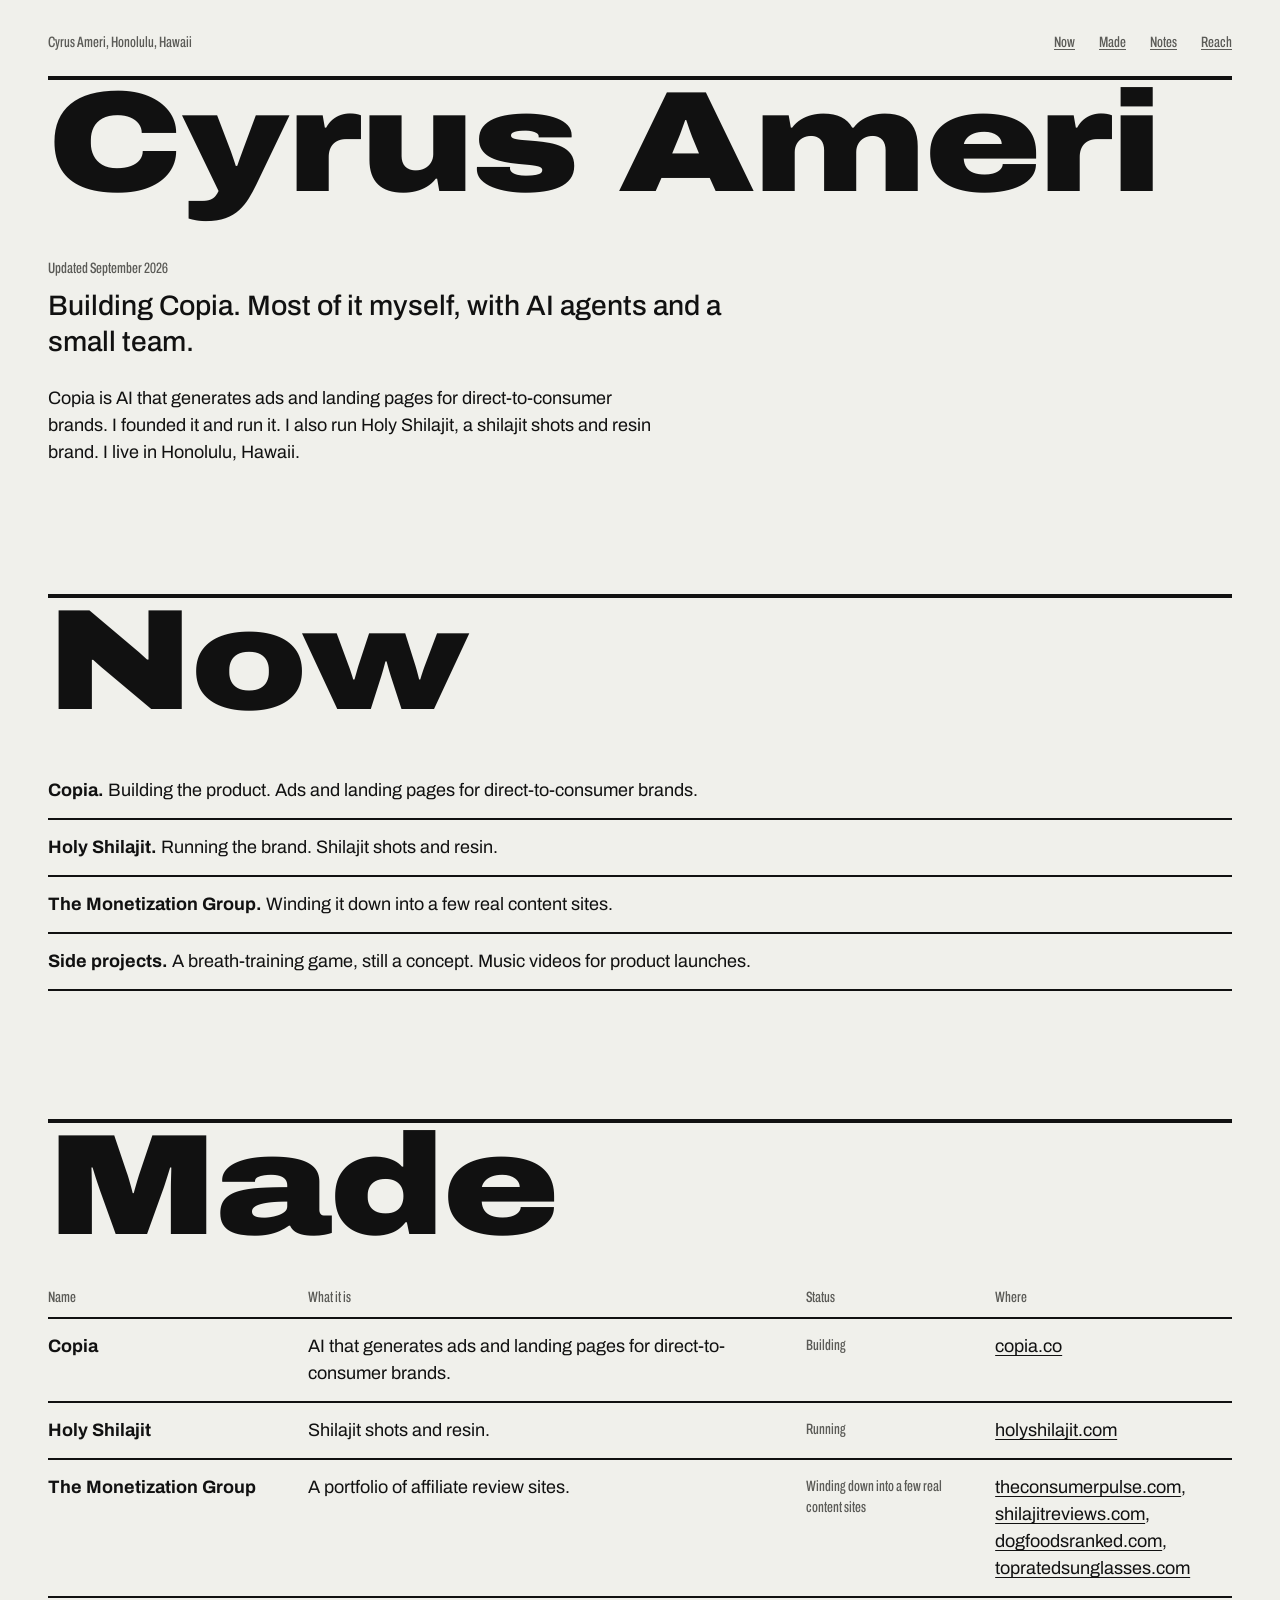
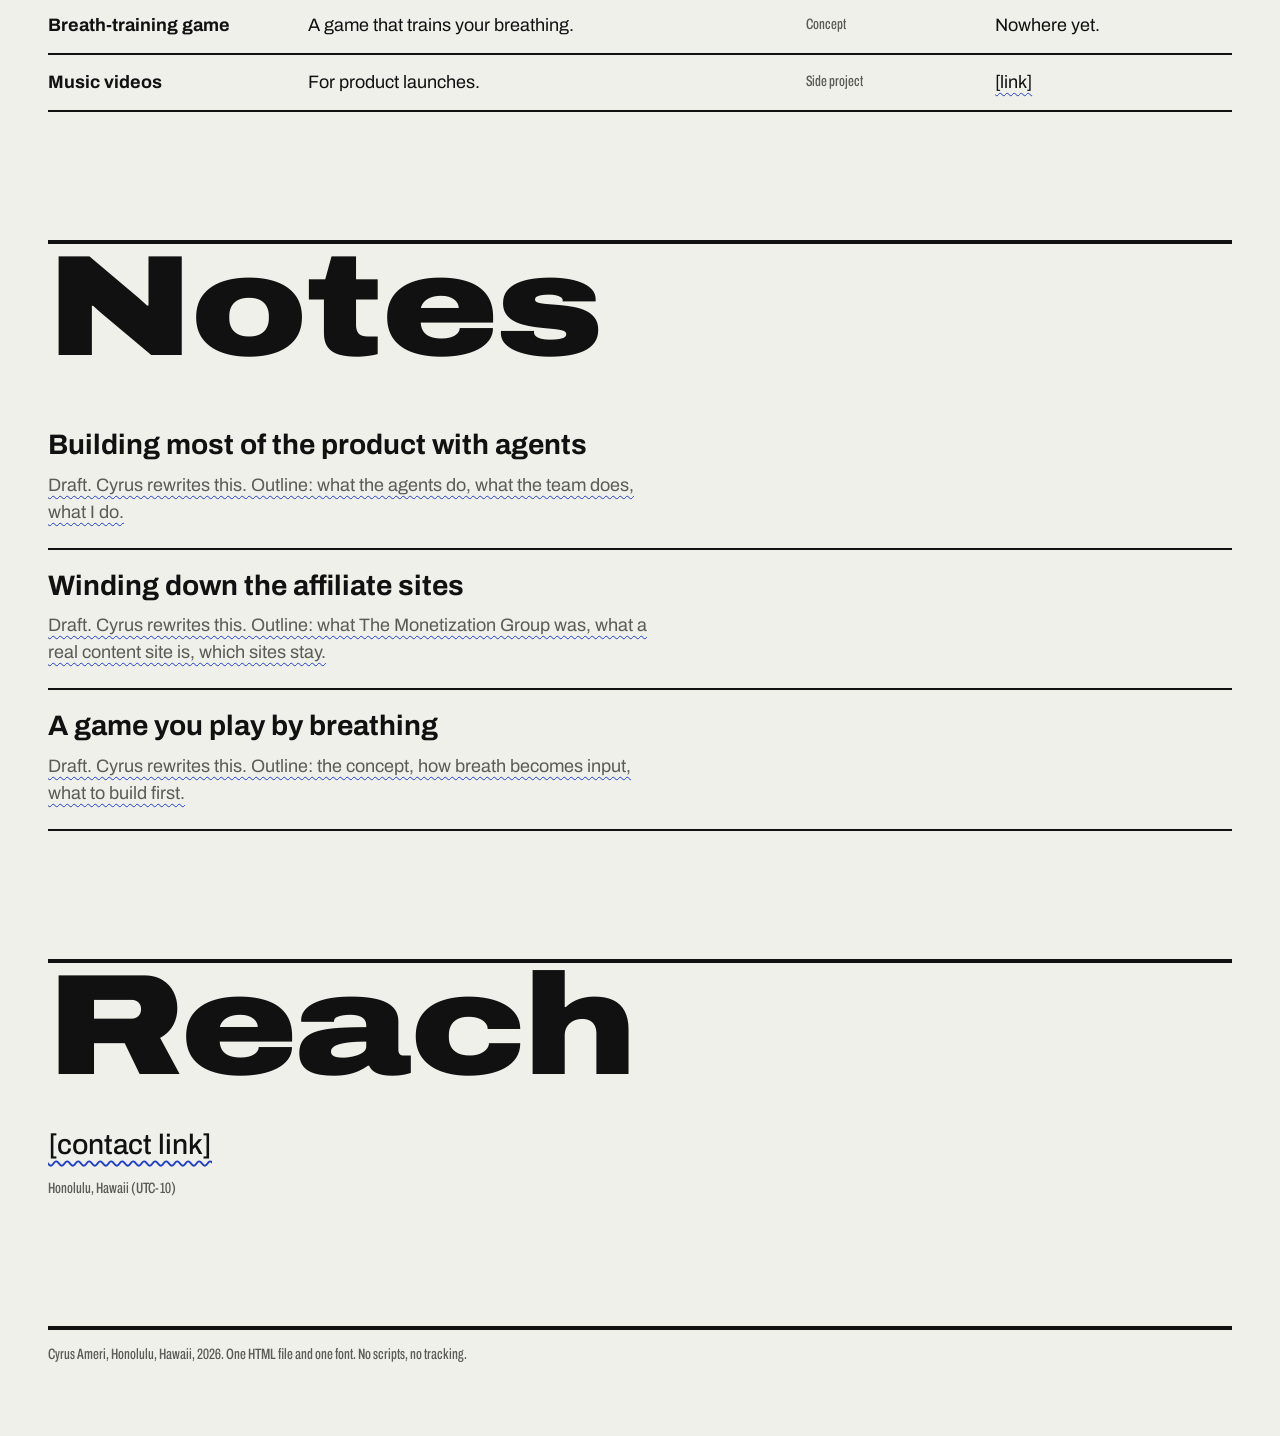
==== index.html @ 082d8e1d "cyrus.blog: Manifest concept, first build Co-Authored-By: Claude Fable 5.1 <noreply@anthropic.com>" ====
<!doctype html>
<html lang="en">
<head>
<meta charset="utf-8">
<meta name="viewport" content="width=device-width, initial-scale=1">
<title>Cyrus Ameri</title>
<meta name="description" content="Cyrus Ameri. Honolulu, Hawaii. Building Copia.">
<link rel="preconnect" href="https://fonts.googleapis.com">
<link rel="preconnect" href="https://fonts.gstatic.com" crossorigin>
<link href="https://fonts.googleapis.com/css2?family=Archivo:wdth,wght@62..125,100..900&display=swap" rel="stylesheet">
<!--
  Unfinished things carry class="todo" (the wavy blue underline).
  Replace the text, drop the class. To keep the page current, rewrite
  the one line under the name and the date above it.
-->
<style>
:root {
  --concrete: #F0F0EB;
  --carbon: #111111;
  --ash: #5B5B57;
  --pen: #1E40C8;
}

* { box-sizing: border-box; }

html {
  background: var(--concrete);
  -webkit-text-size-adjust: 100%;
  text-size-adjust: 100%;
  scroll-behavior: auto;
}
@media (prefers-reduced-motion: no-preference) {
  html { scroll-behavior: smooth; }
}

body {
  margin: 0;
  background: var(--concrete);
  color: var(--carbon);
  font-family: Archivo, "Helvetica Neue", Helvetica, Arial, sans-serif;
  font-synthesis: none;
  font-stretch: 100%;
  font-weight: 400;
  font-size: 17px;
  line-height: 1.5;
}
@media (min-width: 720px) {
  body { font-size: 18px; }
}

::selection {
  background: var(--pen);
  color: var(--concrete);
}

.sheet {
  max-width: 1440px;
  margin: 0;
  padding: 20px 16px 40px;
}
@media (min-width: 840px) {
  .sheet { padding: 32px 48px 72px; }
}

p, h1, h2, h3, ul, table { margin: 0; }
strong { font-weight: 700; }

/* The four cuts. 15 / 18 / 30 / 172. */

.meta {
  font-stretch: 62%;
  font-weight: 500;
  font-size: 15px;
  line-height: 1.35;
  color: var(--ash);
}

.lede {
  font-stretch: 100%;
  font-weight: 500;
  font-size: clamp(22px, 2.2vw, 30px);
  line-height: 1.3;
  max-width: 26em;
}

.body {
  max-width: 62ch;
}

.display {
  font-stretch: 125%;
  font-weight: 900;
  font-size: 21vw;
  font-size: min(21vw, 120px);
  line-height: 0.88;
  letter-spacing: -0.01em;
  text-wrap: balance;
}
@media (min-width: 840px) {
  .display {
    font-size: 11.2vw;
    font-size: min(11.2vw, 172px);
  }
}

/* Links. Hover is an instant invert. */

a {
  color: inherit;
  text-decoration: underline;
  text-decoration-thickness: 1px;
  text-underline-offset: 0.16em;
}
a:hover,
a:active {
  background: var(--carbon);
  color: var(--concrete);
  text-decoration: none;
}
a:focus-visible {
  background: var(--carbon);
  color: var(--concrete);
  text-decoration: none;
  outline: 3px solid var(--carbon);
  outline-offset: 3px;
}

/* The one mark for anything not written yet. */

.todo {
  text-decoration-line: underline;
  text-decoration-style: wavy;
  text-decoration-color: var(--pen);
  text-decoration-thickness: 0.07em;
  text-underline-offset: 0.2em;
  text-decoration-skip-ink: none;
}

/* Top line */

.topline {
  display: flex;
  flex-wrap: wrap;
  justify-content: space-between;
  column-gap: 32px;
  row-gap: 6px;
}
.topline nav {
  display: flex;
  flex-wrap: wrap;
  column-gap: 24px;
  row-gap: 6px;
}

/* Rules. Each big word hangs from one. */

.masthead,
section,
footer {
  border-top: 4px solid var(--carbon);
}
.masthead {
  margin-top: 24px;
}
section,
footer {
  margin-top: clamp(72px, 10vw, 144px);
  scroll-margin-top: 16px;
}
section > .display + * {
  margin-top: clamp(24px, 3vw, 40px);
}

/* Name block */

.stamp {
  margin-top: clamp(32px, 4vw, 56px);
}
.stamp + .lede {
  margin-top: 10px;
}
.who {
  margin-top: 24px;
}

/* Now */

.ledger {
  list-style: none;
  padding: 0;
}
.ledger li {
  padding: 14px 0;
  border-bottom: 2px solid var(--carbon);
}

/* Made */

.made {
  width: 100%;
  border-collapse: collapse;
  table-layout: fixed;
}
.made th,
.made td {
  text-align: left;
  vertical-align: top;
  border-bottom: 2px solid var(--carbon);
  padding: 14px 24px 14px 0;
}
.made th {
  font-stretch: 62%;
  font-weight: 500;
  font-size: 15px;
  line-height: 1.35;
  color: var(--ash);
  vertical-align: bottom;
  padding: 0 24px 10px 0;
}
.made th:last-child,
.made td:last-child {
  padding-right: 0;
}
.made .name {
  font-weight: 700;
}
.made .status {
  font-stretch: 62%;
  font-weight: 500;
  font-size: 15px;
  line-height: 1.35;
  color: var(--ash);
  padding-top: 16px;
}
.made .where {
  overflow-wrap: anywhere;
}

@media (max-width: 719.98px) {
  .made thead {
    position: absolute;
    width: 1px;
    height: 1px;
    margin: -1px;
    padding: 0;
    border: 0;
    overflow: hidden;
    clip: rect(0 0 0 0);
    clip-path: inset(50%);
    white-space: nowrap;
  }
  .made,
  .made tbody,
  .made tr,
  .made td {
    display: block;
  }
  .made tr {
    padding: 14px 0;
    border-bottom: 2px solid var(--carbon);
  }
  .made td {
    padding: 0;
    border: 0;
  }
  .made .status {
    padding-top: 6px;
  }
  .made .where {
    padding-top: 4px;
  }
}

/* Notes */

.note {
  padding: 18px 0 22px;
  border-bottom: 2px solid var(--carbon);
}
.note h3 {
  font-stretch: 100%;
  font-weight: 700;
  font-size: clamp(22px, 2.2vw, 30px);
  line-height: 1.3;
  max-width: 26em;
  text-wrap: balance;
}
.stub {
  margin-top: 8px;
  max-width: 62ch;
  color: var(--ash);
}

/* Reach */

.contact {
  overflow-wrap: anywhere;
}
.contact a {
  text-decoration-thickness: 3px;
  text-underline-offset: 0.12em;
}
.contact + .meta {
  margin-top: 14px;
}

/* Footer */

footer {
  padding-top: 14px;
}
</style>
</head>
<body>
<div class="sheet">

  <header class="topline meta">
    <p>Cyrus Ameri, Honolulu, Hawaii</p>
    <nav aria-label="Index">
      <a href="#now">Now</a>
      <a href="#made">Made</a>
      <a href="#notes">Notes</a>
      <a href="#reach">Reach</a>
    </nav>
  </header>

  <div class="masthead">
    <h1 class="display">Cyrus Ameri</h1>
    <p class="meta stamp">Updated September 2026</p>
    <p class="lede">Building Copia. Most of it myself, with AI agents and a small team.</p>
    <p class="body who">Copia is AI that generates ads and landing pages for direct-to-consumer brands. I founded it and run it. I also run Holy Shilajit, a shilajit shots and resin brand. I live in Honolulu, Hawaii.</p>
  </div>

  <section id="now" aria-labelledby="now-heading">
    <h2 class="display" id="now-heading">Now</h2>
    <ul class="ledger">
      <li><strong>Copia.</strong> Building the product. Ads and landing pages for direct-to-consumer brands.</li>
      <li><strong>Holy Shilajit.</strong> Running the brand. Shilajit shots and resin.</li>
      <li><strong>The Monetization Group.</strong> Winding it down into a few real content sites.</li>
      <li><strong>Side projects.</strong> A breath-training game, still a concept. Music videos for product launches.</li>
    </ul>
  </section>

  <section id="made" aria-labelledby="made-heading">
    <h2 class="display" id="made-heading">Made</h2>
    <table class="made" role="table" aria-labelledby="made-heading">
      <colgroup>
        <col style="width: 22%">
        <col style="width: 42%">
        <col style="width: 16%">
        <col style="width: 20%">
      </colgroup>
      <thead role="rowgroup">
        <tr role="row">
          <th role="columnheader" scope="col">Name</th>
          <th role="columnheader" scope="col">What it is</th>
          <th role="columnheader" scope="col">Status</th>
          <th role="columnheader" scope="col">Where</th>
        </tr>
      </thead>
      <tbody role="rowgroup">
        <tr role="row">
          <td role="cell" class="name">Copia</td>
          <td role="cell">AI that generates ads and landing pages for direct-to-consumer brands.</td>
          <td role="cell" class="status">Building</td>
          <td role="cell" class="where"><a href="https://copia.co">copia.co</a></td>
        </tr>
        <tr role="row">
          <td role="cell" class="name">Holy Shilajit</td>
          <td role="cell">Shilajit shots and resin.</td>
          <td role="cell" class="status">Running</td>
          <td role="cell" class="where"><a href="https://holyshilajit.com">holyshilajit.com</a></td>
        </tr>
        <tr role="row">
          <td role="cell" class="name">The Monetization Group</td>
          <td role="cell">A portfolio of affiliate review sites.</td>
          <td role="cell" class="status">Winding down into a few real content sites</td>
          <td role="cell" class="where"><a href="https://theconsumerpulse.com">theconsumerpulse.com</a>, <a href="https://shilajitreviews.com">shilajitreviews.com</a>, <a href="https://dogfoodsranked.com">dogfoodsranked.com</a>, <a href="https://topratedsunglasses.com">topratedsunglasses.com</a></td>
        </tr>
        <tr role="row">
          <td role="cell" class="name">Breath-training game</td>
          <td role="cell">A game that trains your breathing.</td>
          <td role="cell" class="status">Concept</td>
          <td role="cell" class="where">Nowhere yet.</td>
        </tr>
        <tr role="row">
          <td role="cell" class="name">Music videos</td>
          <td role="cell">For product launches.</td>
          <td role="cell" class="status">Side project</td>
          <td role="cell" class="where"><span class="todo">[link]</span></td>
        </tr>
      </tbody>
    </table>
  </section>

  <section id="notes" aria-labelledby="notes-heading">
    <h2 class="display" id="notes-heading">Notes</h2>
    <article class="note">
      <h3>Building most of the product with agents</h3>
      <p class="stub todo">Draft. Cyrus rewrites this. Outline: what the agents do, what the team does, what I do.</p>
    </article>
    <article class="note">
      <h3>Winding down the affiliate sites</h3>
      <p class="stub todo">Draft. Cyrus rewrites this. Outline: what The Monetization Group was, what a real content site is, which sites stay.</p>
    </article>
    <article class="note">
      <h3>A game you play by breathing</h3>
      <p class="stub todo">Draft. Cyrus rewrites this. Outline: the concept, how breath becomes input, what to build first.</p>
    </article>
  </section>

  <section id="reach" aria-labelledby="reach-heading">
    <h2 class="display" id="reach-heading">Reach</h2>
    <p class="lede contact"><span class="todo">[contact link]</span></p>
    <p class="meta">Honolulu, Hawaii (UTC-10)</p>
  </section>

  <footer class="meta">
    <p>Cyrus Ameri, Honolulu, Hawaii, 2026. One HTML file and one font. No scripts, no tracking.</p>
  </footer>

</div>
</body>
</html>
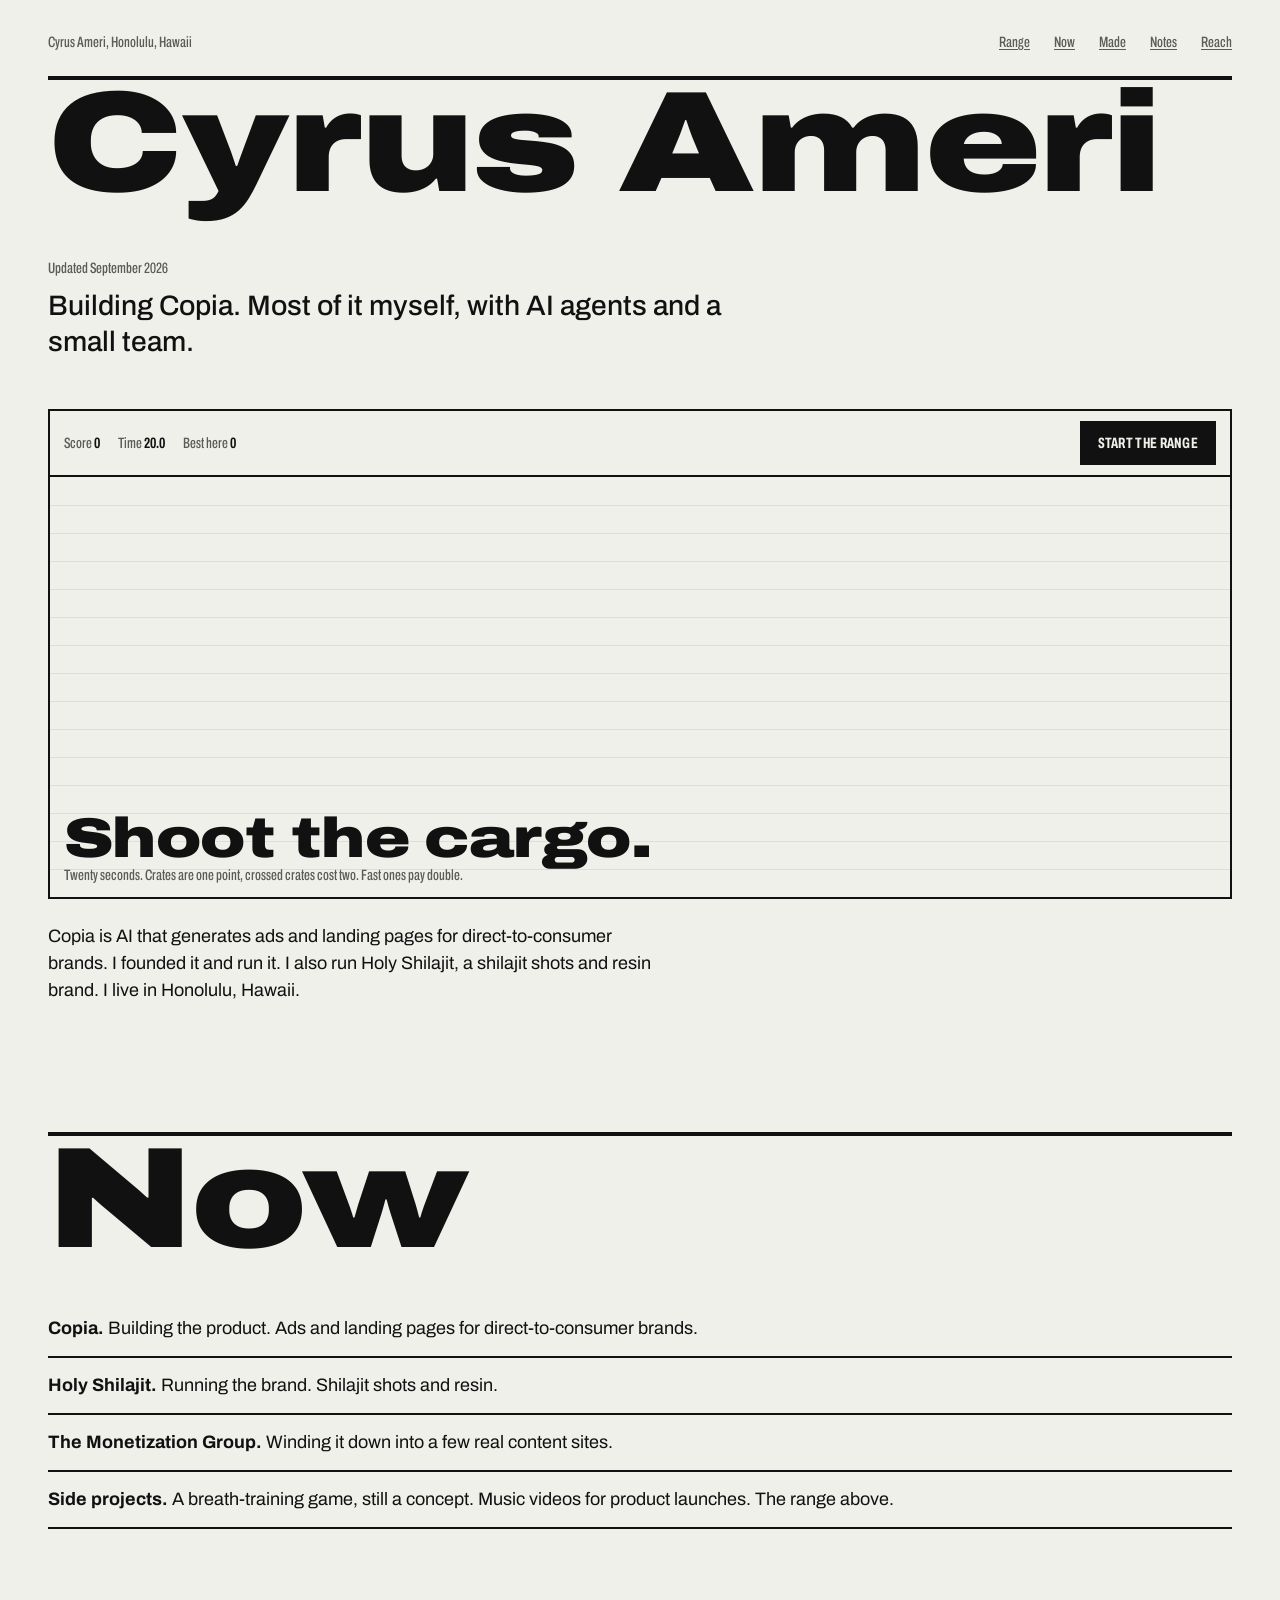
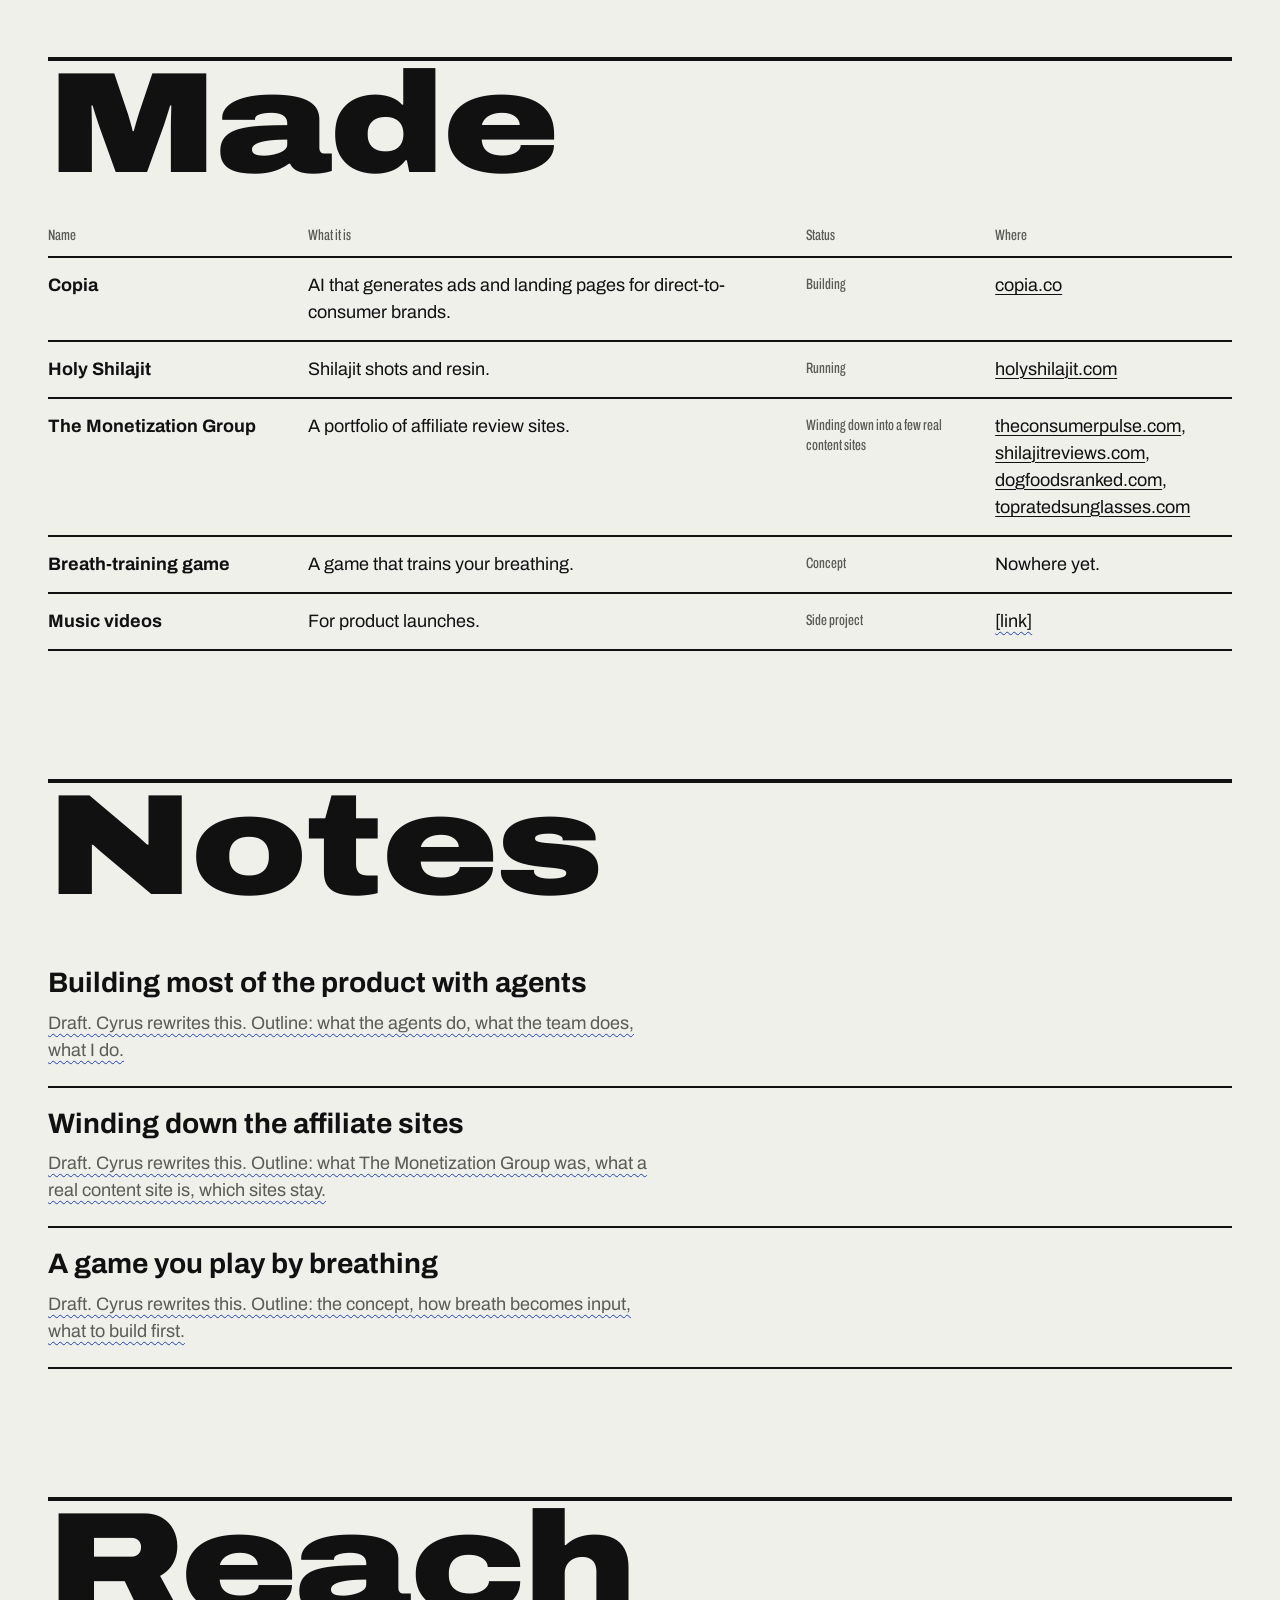
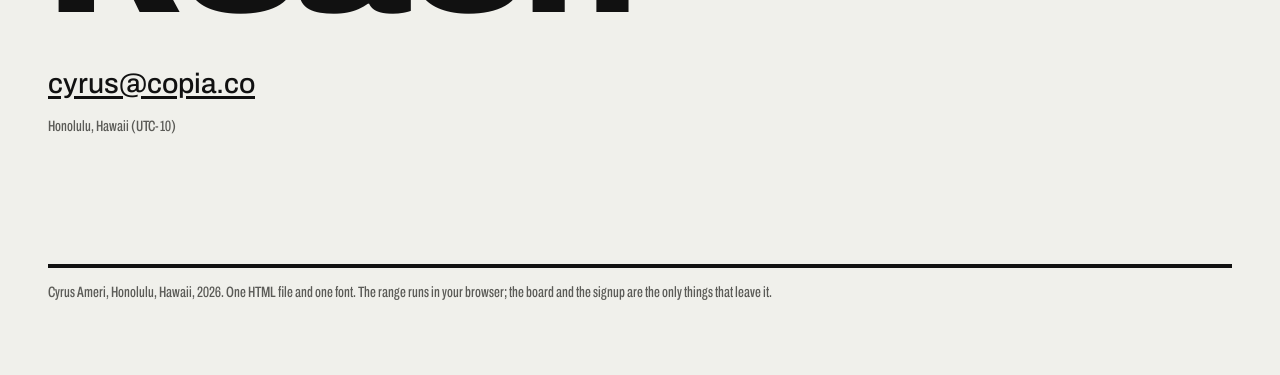
==== commit da8db076: "The range: a 20-second cargo-shooting game in the hero, with a board and a monthly-email signup Canv" ====
--- a/index.html
+++ b/index.html
@@ -4,14 +4,14 @@
 <meta charset="utf-8">
 <meta name="viewport" content="width=device-width, initial-scale=1">
 <title>Cyrus Ameri</title>
-<meta name="description" content="Cyrus Ameri. Honolulu, Hawaii. Building Copia.">
+<meta name="description" content="Cyrus Ameri. Honolulu, Hawaii. Building Copia. Shoot the cargo, make the board.">
 <link rel="preconnect" href="https://fonts.googleapis.com">
 <link rel="preconnect" href="https://fonts.gstatic.com" crossorigin>
 <link href="https://fonts.googleapis.com/css2?family=Archivo:wdth,wght@62..125,100..900&display=swap" rel="stylesheet">
 <!--
   Unfinished things carry class="todo" (the wavy blue underline).
-  Replace the text, drop the class. To keep the page current, rewrite
-  the one line under the name and the date above it.
+  The range (the game in the hero) needs no server. The board and the monthly-email signup
+  post to the endpoints in CONFIG below; with both empty they fall back to this browser only.
 -->
 <style>
 :root {
@@ -62,7 +62,7 @@
   .sheet { padding: 32px 48px 72px; }
 }
 
-p, h1, h2, h3, ul, table { margin: 0; }
+p, h1, h2, h3, ul, ol, table { margin: 0; }
 strong { font-weight: 700; }
 
 /* The four cuts. 15 / 18 / 30 / 172. */
@@ -83,9 +83,7 @@
   max-width: 26em;
 }
 
-.body {
-  max-width: 62ch;
-}
+.body { max-width: 62ch; }
 
 .display {
   font-stretch: 125%;
@@ -111,16 +109,12 @@
   text-decoration-thickness: 1px;
   text-underline-offset: 0.16em;
 }
-a:hover,
-a:active {
+a:hover, a:active {
   background: var(--carbon);
   color: var(--concrete);
   text-decoration: none;
 }
-a:focus-visible {
-  background: var(--carbon);
-  color: var(--concrete);
-  text-decoration: none;
+a:focus-visible, button:focus-visible, input:focus-visible {
   outline: 3px solid var(--carbon);
   outline-offset: 3px;
 }
@@ -136,6 +130,43 @@
   text-decoration-skip-ink: none;
 }
 
+/* Buttons and inputs are set like the rest of the sheet: no radius, no shadow. */
+
+button, .btn {
+  font: inherit;
+  font-stretch: 62%;
+  font-weight: 700;
+  font-size: 15px;
+  letter-spacing: 0.02em;
+  text-transform: uppercase;
+  color: var(--concrete);
+  background: var(--carbon);
+  border: 2px solid var(--carbon);
+  padding: 10px 16px;
+  cursor: pointer;
+}
+button.quiet {
+  color: var(--carbon);
+  background: transparent;
+}
+button:hover { background: var(--pen); border-color: var(--pen); color: var(--concrete); }
+button:disabled { opacity: 0.4; cursor: default; }
+
+input {
+  font: inherit;
+  font-size: 17px;
+  color: var(--carbon);
+  background: var(--concrete);
+  border: 0;
+  border-bottom: 2px solid var(--carbon);
+  padding: 8px 0;
+  width: 100%;
+  border-radius: 0;
+}
+input::placeholder { color: var(--ash); }
+label { display: block; }
+label .meta { display: block; margin-bottom: 2px; }
+
 /* Top line */
 
 .topline {
@@ -154,16 +185,11 @@
 
 /* Rules. Each big word hangs from one. */
 
-.masthead,
-section,
-footer {
+.masthead, section, footer {
   border-top: 4px solid var(--carbon);
 }
-.masthead {
-  margin-top: 24px;
-}
-section,
-footer {
+.masthead { margin-top: 24px; }
+section, footer {
   margin-top: clamp(72px, 10vw, 144px);
   scroll-margin-top: 16px;
 }
@@ -173,36 +199,107 @@
 
 /* Name block */
 
-.stamp {
-  margin-top: clamp(32px, 4vw, 56px);
-}
-.stamp + .lede {
-  margin-top: 10px;
-}
-.who {
-  margin-top: 24px;
-}
+.stamp { margin-top: clamp(32px, 4vw, 56px); }
+.stamp + .lede { margin-top: 10px; }
+.who { margin-top: 24px; }
+
+/* The range: a strip of the sheet where cargo drifts past. Click it. */
+
+.range {
+  margin-top: clamp(28px, 4vw, 48px);
+  border: 2px solid var(--carbon);
+  position: relative;
+}
+.range-bar {
+  display: flex;
+  flex-wrap: wrap;
+  align-items: center;
+  justify-content: space-between;
+  gap: 10px 20px;
+  padding: 10px 14px;
+  border-bottom: 2px solid var(--carbon);
+}
+.range-bar .readout {
+  display: flex;
+  gap: 18px;
+  font-variant-numeric: tabular-nums;
+}
+.range-bar .readout b { color: var(--carbon); font-weight: 700; }
+.field-wrap { position: relative; background: var(--concrete); }
+#field {
+  display: block;
+  width: 100%;
+  height: clamp(240px, 42vw, 420px);
+  cursor: crosshair;
+  touch-action: manipulation;
+  user-select: none;
+  -webkit-user-select: none;
+}
+.field-note {
+  position: absolute;
+  left: 14px;
+  bottom: 12px;
+  pointer-events: none;
+}
+.field-note .display-sm {
+  font-stretch: 125%;
+  font-weight: 900;
+  font-size: clamp(28px, 5vw, 56px);
+  line-height: 0.95;
+  letter-spacing: -0.01em;
+}
+
+/* After the round: the sheet folds over the field. */
+
+.fold {
+  position: absolute;
+  inset: 0;
+  background: var(--concrete);
+  padding: 18px 16px;
+  overflow: auto;
+  display: grid;
+  grid-template-columns: 1fr;
+  gap: 18px 36px;
+  align-content: start;
+}
+@media (min-width: 840px) {
+  .fold { grid-template-columns: 1.1fr 1fr; padding: 22px 24px; }
+}
+.fold[hidden] { display: none; }
+.fold .score-line { font-stretch: 125%; font-weight: 900; font-size: clamp(34px, 6vw, 72px); line-height: 0.95; }
+.fold form { display: grid; gap: 12px; max-width: 34em; }
+.fold .offer { max-width: 40ch; }
+.fold .actions { display: flex; gap: 10px; flex-wrap: wrap; align-items: center; }
+.fold .done { font-weight: 500; }
+
+/* Board */
+
+.board { list-style: none; padding: 0; counter-reset: rank; }
+.board li {
+  display: grid;
+  grid-template-columns: 2.2em 1fr auto;
+  gap: 12px;
+  padding: 8px 0;
+  border-bottom: 2px solid var(--carbon);
+  font-variant-numeric: tabular-nums;
+  align-items: baseline;
+}
+.board li::before { counter-increment: rank; content: counter(rank); color: var(--ash); font-stretch: 62%; font-weight: 500; }
+.board li.you { color: var(--pen); }
+.board .name { overflow: hidden; text-overflow: ellipsis; white-space: nowrap; }
+.board .pts { font-weight: 700; }
+.board-wrap { margin-top: 18px; }
+.board-wrap .meta { margin-bottom: 6px; }
 
 /* Now */
 
-.ledger {
-  list-style: none;
-  padding: 0;
-}
-.ledger li {
-  padding: 14px 0;
-  border-bottom: 2px solid var(--carbon);
-}
+.ledger { list-style: none; padding: 0; }
+.ledger li { padding: 14px 0; border-bottom: 2px solid var(--carbon); }
 
 /* Made */
 
-.made {
-  width: 100%;
-  border-collapse: collapse;
-  table-layout: fixed;
-}
-.made th,
-.made td {
+.made { width: 100%; border-collapse: collapse; table-layout: fixed; }
+.made th, .made td {
   text-align: left;
   vertical-align: top;
   border-bottom: 2px solid var(--carbon);
@@ -217,13 +314,8 @@
   vertical-align: bottom;
   padding: 0 24px 10px 0;
 }
-.made th:last-child,
-.made td:last-child {
-  padding-right: 0;
-}
-.made .name {
-  font-weight: 700;
-}
+.made th:last-child, .made td:last-child { padding-right: 0; }
+.made .name { font-weight: 700; }
 .made .status {
   font-stretch: 62%;
   font-weight: 500;
@@ -232,51 +324,23 @@
   color: var(--ash);
   padding-top: 16px;
 }
-.made .where {
-  overflow-wrap: anywhere;
-}
+.made .where { overflow-wrap: anywhere; }
 
 @media (max-width: 719.98px) {
   .made thead {
-    position: absolute;
-    width: 1px;
-    height: 1px;
-    margin: -1px;
-    padding: 0;
-    border: 0;
-    overflow: hidden;
-    clip: rect(0 0 0 0);
-    clip-path: inset(50%);
-    white-space: nowrap;
-  }
-  .made,
-  .made tbody,
-  .made tr,
-  .made td {
-    display: block;
-  }
-  .made tr {
-    padding: 14px 0;
-    border-bottom: 2px solid var(--carbon);
-  }
-  .made td {
-    padding: 0;
-    border: 0;
-  }
-  .made .status {
-    padding-top: 6px;
-  }
-  .made .where {
-    padding-top: 4px;
-  }
+    position: absolute; width: 1px; height: 1px; margin: -1px; padding: 0; border: 0;
+    overflow: hidden; clip: rect(0 0 0 0); clip-path: inset(50%); white-space: nowrap;
+  }
+  .made, .made tbody, .made tr, .made td { display: block; }
+  .made tr { padding: 14px 0; border-bottom: 2px solid var(--carbon); }
+  .made td { padding: 0; border: 0; }
+  .made .status { padding-top: 6px; }
+  .made .where { padding-top: 4px; }
 }
 
 /* Notes */
 
-.note {
-  padding: 18px 0 22px;
-  border-bottom: 2px solid var(--carbon);
-}
+.note { padding: 18px 0 22px; border-bottom: 2px solid var(--carbon); }
 .note h3 {
   font-stretch: 100%;
   font-weight: 700;
@@ -285,30 +349,15 @@
   max-width: 26em;
   text-wrap: balance;
 }
-.stub {
-  margin-top: 8px;
-  max-width: 62ch;
-  color: var(--ash);
-}
+.stub { margin-top: 8px; max-width: 62ch; color: var(--ash); }
 
 /* Reach */
 
-.contact {
-  overflow-wrap: anywhere;
-}
-.contact a {
-  text-decoration-thickness: 3px;
-  text-underline-offset: 0.12em;
-}
-.contact + .meta {
-  margin-top: 14px;
-}
-
-/* Footer */
-
-footer {
-  padding-top: 14px;
-}
+.contact { overflow-wrap: anywhere; }
+.contact a { text-decoration-thickness: 3px; text-underline-offset: 0.12em; }
+.contact + .meta { margin-top: 14px; }
+
+footer { padding-top: 14px; }
 </style>
 </head>
 <body>
@@ -317,6 +366,7 @@
   <header class="topline meta">
     <p>Cyrus Ameri, Honolulu, Hawaii</p>
     <nav aria-label="Index">
+      <a href="#range">Range</a>
       <a href="#now">Now</a>
       <a href="#made">Made</a>
       <a href="#notes">Notes</a>
@@ -328,6 +378,53 @@
     <h1 class="display">Cyrus Ameri</h1>
     <p class="meta stamp">Updated September 2026</p>
     <p class="lede">Building Copia. Most of it myself, with AI agents and a small team.</p>
+
+    <div class="range" id="range" aria-label="The range: a twenty-second shooting game">
+      <div class="range-bar meta">
+        <div class="readout" aria-live="polite">
+          <span>Score <b id="score">0</b></span>
+          <span>Time <b id="clock">20.0</b></span>
+          <span>Best here <b id="best">0</b></span>
+        </div>
+        <button id="start" type="button">Start the range</button>
+      </div>
+      <div class="field-wrap">
+        <canvas id="field" aria-label="Cargo drifts across the field. Click or tap it before it leaves. Crossed-out cargo costs points."></canvas>
+        <div class="field-note" id="fieldNote">
+          <p class="display-sm">Shoot the cargo.</p>
+          <p class="meta">Twenty seconds. Crates are one point, crossed crates cost two. Fast ones pay double.</p>
+        </div>
+        <div class="fold" id="fold" hidden>
+          <div>
+            <p class="meta">Range closed</p>
+            <p class="score-line"><span id="finalScore">0</span> points</p>
+            <p class="meta" id="rankLine"></p>
+            <form id="signup" novalidate>
+              <p class="offer body">Put your name on the board. You'll get one email a month from me: the best insights and indulgences from what I'm building. Sent from cyrus@copia.co, unsubscribe any time.</p>
+              <label><span class="meta">Username (goes on the board)</span><input name="username" maxlength="16" autocomplete="nickname" required placeholder="handle"></label>
+              <label><span class="meta">Real name</span><input name="realname" maxlength="60" autocomplete="name" placeholder="optional"></label>
+              <label><span class="meta">Email</span><input name="email" type="email" autocomplete="email" required placeholder="you@example.com"></label>
+              <div class="actions">
+                <button type="submit" id="submitBtn">Add me to the board</button>
+                <button type="button" class="quiet" id="again">Shoot again</button>
+                <span class="meta" id="formNote"></span>
+              </div>
+            </form>
+            <p class="done" id="done" hidden></p>
+          </div>
+          <div class="board-wrap">
+            <p class="meta" id="boardTitle">Board</p>
+            <ol class="board" id="board"></ol>
+          </div>
+        </div>
+      </div>
+    </div>
+
+    <div class="board-wrap" id="restBoardWrap" hidden>
+      <p class="meta">Board, top ten</p>
+      <ol class="board" id="restBoard"></ol>
+    </div>
+
     <p class="body who">Copia is AI that generates ads and landing pages for direct-to-consumer brands. I founded it and run it. I also run Holy Shilajit, a shilajit shots and resin brand. I live in Honolulu, Hawaii.</p>
   </div>
 
@@ -337,7 +434,7 @@
       <li><strong>Copia.</strong> Building the product. Ads and landing pages for direct-to-consumer brands.</li>
       <li><strong>Holy Shilajit.</strong> Running the brand. Shilajit shots and resin.</li>
       <li><strong>The Monetization Group.</strong> Winding it down into a few real content sites.</li>
-      <li><strong>Side projects.</strong> A breath-training game, still a concept. Music videos for product launches.</li>
+      <li><strong>Side projects.</strong> A breath-training game, still a concept. Music videos for product launches. The range above.</li>
     </ul>
   </section>
 
@@ -411,14 +508,212 @@
 
   <section id="reach" aria-labelledby="reach-heading">
     <h2 class="display" id="reach-heading">Reach</h2>
-    <p class="lede contact"><span class="todo">[contact link]</span></p>
+    <p class="lede contact"><a href="mailto:cyrus@copia.co">cyrus@copia.co</a></p>
     <p class="meta">Honolulu, Hawaii (UTC-10)</p>
   </section>
 
   <footer class="meta">
-    <p>Cyrus Ameri, Honolulu, Hawaii, 2026. One HTML file and one font. No scripts, no tracking.</p>
+    <p>Cyrus Ameri, Honolulu, Hawaii, 2026. One HTML file and one font. The range runs in your browser; the board and the signup are the only things that leave it.</p>
   </footer>
 
 </div>
+
+<script>
+(function () {
+  // Endpoints. Empty strings keep everything in this browser.
+  var CONFIG = {
+    hubspotPortal: '',      // e.g. '246671297'
+    hubspotFormId: '',      // form GUID
+    hubspotRegion: 'na2',   // submit host: api-<region>.hsforms.com
+    boardUrl: '',           // JSON: [{username, score}] sorted desc, or a PostgREST endpoint
+    boardKey: ''            // apikey header for the board endpoint, if any
+  };
+
+  var ROUND = 20;
+  var canvas = document.getElementById('field');
+  var ctx = canvas.getContext('2d');
+  var scoreEl = document.getElementById('score'), clockEl = document.getElementById('clock'), bestEl = document.getElementById('best');
+  var startBtn = document.getElementById('start'), note = document.getElementById('fieldNote'), fold = document.getElementById('fold');
+  var finalEl = document.getElementById('finalScore'), rankLine = document.getElementById('rankLine');
+  var form = document.getElementById('signup'), formNote = document.getElementById('formNote'), done = document.getElementById('done'), again = document.getElementById('again'), submitBtn = document.getElementById('submitBtn');
+  var boardEl = document.getElementById('board'), boardTitle = document.getElementById('boardTitle'), restBoard = document.getElementById('restBoard'), restWrap = document.getElementById('restBoardWrap');
+  var reduce = window.matchMedia && window.matchMedia('(prefers-reduced-motion: reduce)').matches;
+
+  var state = { running: false, score: 0, t0: 0, left: ROUND, crates: [], hits: [], lastSpawn: 0, w: 0, h: 0, dpr: 1, raf: 0 };
+  var colors = { ink: '#111111', ground: '#F0F0EB', ash: '#5B5B57', pen: '#1E40C8' };
+
+  function size() {
+    var r = canvas.getBoundingClientRect();
+    state.dpr = Math.min(window.devicePixelRatio || 1, 2);
+    state.w = Math.max(1, Math.round(r.width)); state.h = Math.max(1, Math.round(r.height));
+    canvas.width = state.w * state.dpr; canvas.height = state.h * state.dpr;
+    ctx.setTransform(state.dpr, 0, 0, state.dpr, 0, 0);
+    draw();
+  }
+  window.addEventListener('resize', size);
+
+  function local() { try { return JSON.parse(localStorage.getItem('range-board') || '[]'); } catch (e) { return []; } }
+  function saveLocal(list) { try { localStorage.setItem('range-board', JSON.stringify(list.slice(0, 50))); } catch (e) {} }
+  function best() { return local().reduce(function (m, e) { return Math.max(m, e.score || 0); }, 0); }
+
+  function spawn(now) {
+    var fast = Math.random() < 0.22, decoy = !fast && Math.random() < 0.25;
+    var s = fast ? 16 + Math.random() * 8 : 26 + Math.random() * 22;
+    var speed = (fast ? 260 : 110 + Math.random() * 90) * (reduce ? 0.6 : 1);
+    var dir = Math.random() < 0.5 ? 1 : -1;
+    state.crates.push({ x: dir === 1 ? -s : state.w + s, y: 24 + Math.random() * (state.h - s - 60), s: s, vx: speed * dir, vy: (Math.random() - 0.5) * 30, fast: fast, decoy: decoy, born: now });
+  }
+
+  function step(now) {
+    if (!state.running) return;
+    var dt = Math.min(0.05, (now - state.last) / 1000); state.last = now;
+    state.left = Math.max(0, ROUND - (now - state.t0) / 1000);
+    clockEl.textContent = state.left.toFixed(1);
+    var interval = 520 - Math.min(300, (ROUND - state.left) * 14);
+    if (now - state.lastSpawn > interval && state.crates.length < 9) { spawn(now); state.lastSpawn = now; }
+    state.crates.forEach(function (c) { c.x += c.vx * dt; c.y += c.vy * dt; });
+    state.crates = state.crates.filter(function (c) { return c.x > -80 && c.x < state.w + 80; });
+    state.hits = state.hits.filter(function (h) { return now - h.t < 350; });
+    draw(now);
+    if (state.left <= 0) { end(); return; }
+    state.raf = requestAnimationFrame(step);
+  }
+
+  function draw(now) {
+    now = now || 0;
+    ctx.clearRect(0, 0, state.w, state.h);
+    // faint manifest rules across the field
+    ctx.strokeStyle = 'rgba(17,17,17,0.08)'; ctx.lineWidth = 1;
+    for (var y = 28; y < state.h; y += 28) { ctx.beginPath(); ctx.moveTo(0, y + 0.5); ctx.lineTo(state.w, y + 0.5); ctx.stroke(); }
+    state.crates.forEach(function (c) {
+      ctx.fillStyle = c.fast ? colors.pen : colors.ink;
+      ctx.fillRect(c.x - c.s / 2, c.y - c.s / 2, c.s, c.s);
+      if (c.decoy) {
+        ctx.strokeStyle = colors.ground; ctx.lineWidth = 3;
+        ctx.beginPath(); ctx.moveTo(c.x - c.s / 2 + 5, c.y - c.s / 2 + 5); ctx.lineTo(c.x + c.s / 2 - 5, c.y + c.s / 2 - 5);
+        ctx.moveTo(c.x + c.s / 2 - 5, c.y - c.s / 2 + 5); ctx.lineTo(c.x - c.s / 2 + 5, c.y + c.s / 2 - 5); ctx.stroke();
+      }
+    });
+    state.hits.forEach(function (h) {
+      var a = 1 - (now - h.t) / 350;
+      ctx.strokeStyle = h.bad ? 'rgba(91,91,87,' + a + ')' : 'rgba(30,64,200,' + a + ')'; ctx.lineWidth = 2;
+      var r = 10 + (1 - a) * 26;
+      ctx.beginPath(); ctx.arc(h.x, h.y, r, 0, Math.PI * 2); ctx.stroke();
+      ctx.fillStyle = h.bad ? colors.ash : colors.pen; ctx.font = '700 15px Archivo, Helvetica, Arial, sans-serif'; ctx.fillText(h.label, h.x + r + 4, h.y - 4);
+    });
+  }
+
+  function shoot(ev) {
+    if (!state.running) return;
+    ev.preventDefault();
+    var r = canvas.getBoundingClientRect();
+    var p = ev.touches ? ev.touches[0] : ev;
+    var x = p.clientX - r.left, y = p.clientY - r.top, now = performance.now();
+    for (var i = state.crates.length - 1; i >= 0; i--) {
+      var c = state.crates[i], pad = 6;
+      if (x >= c.x - c.s / 2 - pad && x <= c.x + c.s / 2 + pad && y >= c.y - c.s / 2 - pad && y <= c.y + c.s / 2 + pad) {
+        var delta = c.decoy ? -2 : (c.fast ? 2 : 1);
+        state.score = Math.max(0, state.score + delta);
+        state.hits.push({ x: x, y: y, t: now, bad: c.decoy, label: (delta > 0 ? '+' : '') + delta });
+        state.crates.splice(i, 1);
+        scoreEl.textContent = state.score;
+        return;
+      }
+    }
+    state.hits.push({ x: x, y: y, t: now, bad: true, label: '' });
+  }
+  canvas.addEventListener('mousedown', shoot);
+  canvas.addEventListener('touchstart', shoot, { passive: false });
+
+  function start() {
+    fold.hidden = true; note.hidden = true; done.hidden = true; form.hidden = false; formNote.textContent = '';
+    state.running = true; state.score = 0; state.crates = []; state.hits = []; state.t0 = performance.now(); state.last = state.t0; state.lastSpawn = 0; state.left = ROUND;
+    scoreEl.textContent = '0'; clockEl.textContent = ROUND.toFixed(1); startBtn.disabled = true; startBtn.textContent = 'Live';
+    size(); state.raf = requestAnimationFrame(step);
+  }
+  startBtn.addEventListener('click', start);
+  again.addEventListener('click', start);
+
+  function end() {
+    state.running = false; cancelAnimationFrame(state.raf);
+    startBtn.disabled = false; startBtn.textContent = 'Run it again';
+    finalEl.textContent = state.score;
+    var list = local(); list.push({ username: 'you', score: state.score, ts: Date.now(), mine: true }); saveLocal(list);
+    bestEl.textContent = best();
+    fold.hidden = false; renderBoard(boardEl, boardTitle);
+  }
+
+  function rankOf(list, score) { return list.filter(function (e) { return e.score > score; }).length + 1; }
+
+  function renderBoard(el, titleEl) {
+    var list = local().filter(function (e) { return e.username && e.username !== 'you'; });
+    fetchBoard().then(function (remote) {
+      var merged = (remote || []).concat(list).sort(function (a, b) { return b.score - a.score; }).slice(0, 10);
+      el.innerHTML = '';
+      if (!merged.length) { el.innerHTML = '<li><span class="name meta">Nobody on the board yet. Be first.</span><span></span></li>'; }
+      merged.forEach(function (e) {
+        var li = document.createElement('li'); if (e.mine) li.className = 'you';
+        var n = document.createElement('span'); n.className = 'name'; n.textContent = e.username;
+        var p = document.createElement('span'); p.className = 'pts'; p.textContent = e.score;
+        li.appendChild(n); li.appendChild(document.createElement('span')); li.appendChild(p); el.appendChild(li);
+      });
+      if (titleEl) titleEl.textContent = remote ? 'Board, top ten' : 'Board (this browser; the shared board is being wired up)';
+      if (fold.hidden === false) rankLine.textContent = 'That puts you at #' + rankOf(merged.concat([]), state.score) + ' on this board.';
+      if (el === boardEl && merged.length) { restWrap.hidden = false; renderRest(merged); }
+    });
+  }
+  function renderRest(merged) {
+    restBoard.innerHTML = '';
+    merged.forEach(function (e) {
+      var li = document.createElement('li'); var n = document.createElement('span'); n.className = 'name'; n.textContent = e.username;
+      var p = document.createElement('span'); p.className = 'pts'; p.textContent = e.score; li.appendChild(n); li.appendChild(document.createElement('span')); li.appendChild(p); restBoard.appendChild(li);
+    });
+  }
+  function fetchBoard() {
+    if (!CONFIG.boardUrl) return Promise.resolve(null);
+    var h = {}; if (CONFIG.boardKey) { h.apikey = CONFIG.boardKey; h.Authorization = 'Bearer ' + CONFIG.boardKey; }
+    return fetch(CONFIG.boardUrl, { headers: h }).then(function (r) { return r.ok ? r.json() : null; }).then(function (rows) {
+      return Array.isArray(rows) ? rows.map(function (r) { return { username: r.username, score: Number(r.score || r.best_score || 0) }; }) : null;
+    }).catch(function () { return null; });
+  }
+
+  form.addEventListener('submit', function (ev) {
+    ev.preventDefault();
+    var f = new FormData(form), username = String(f.get('username') || '').trim().slice(0, 16), realname = String(f.get('realname') || '').trim(), email = String(f.get('email') || '').trim();
+    if (!username || !/^[^@\s]+@[^@\s]+\.[^@\s]+$/.test(email)) { formNote.textContent = 'Username and a real email, please.'; return; }
+    submitBtn.disabled = true; formNote.textContent = 'Adding…';
+    var entry = { username: username, score: state.score, ts: Date.now(), mine: true };
+    var list = local().filter(function (e) { return !e.mine; }); list.push(entry); saveLocal(list);
+    var jobs = [];
+    if (CONFIG.hubspotPortal && CONFIG.hubspotFormId) {
+      var host = CONFIG.hubspotRegion && CONFIG.hubspotRegion !== 'na1' ? 'api-' + CONFIG.hubspotRegion + '.hsforms.com' : 'api.hsforms.com';
+      jobs.push(fetch('https://' + host + '/submissions/v3/integration/submit/' + CONFIG.hubspotPortal + '/' + CONFIG.hubspotFormId, {
+        method: 'POST', headers: { 'Content-Type': 'application/json' },
+        body: JSON.stringify({ fields: [
+          { objectTypeId: '0-1', name: 'email', value: email },
+          { objectTypeId: '0-1', name: 'firstname', value: realname },
+          { objectTypeId: '0-1', name: 'game_username', value: username },
+          { objectTypeId: '0-1', name: 'game_best_score', value: String(state.score) }
+        ], context: { pageUri: location.href, pageName: document.title } })
+      }).then(function (r) { if (!r.ok) throw new Error('hubspot ' + r.status); }));
+    }
+    if (CONFIG.boardUrl && CONFIG.boardKey) {
+      jobs.push(fetch(CONFIG.boardUrl, { method: 'POST', headers: { 'Content-Type': 'application/json', apikey: CONFIG.boardKey, Authorization: 'Bearer ' + CONFIG.boardKey, Prefer: 'return=minimal' },
+        body: JSON.stringify({ username: username, real_name: realname, email: email, score: state.score }) }).then(function (r) { if (!r.ok && r.status !== 201) throw new Error('board ' + r.status); }));
+    }
+    Promise.all(jobs).then(function () {
+      form.hidden = true; done.hidden = false;
+      done.textContent = 'On the board as ' + username + '. First email comes from cyrus@copia.co.';
+      renderBoard(boardEl, boardTitle);
+    }).catch(function () {
+      submitBtn.disabled = false; formNote.textContent = 'Saved here, but the signup did not reach the server. Try again in a moment.';
+    });
+  });
+
+  bestEl.textContent = best();
+  size();
+  renderBoard(restBoard, null);
+})();
+</script>
 </body>
 </html>
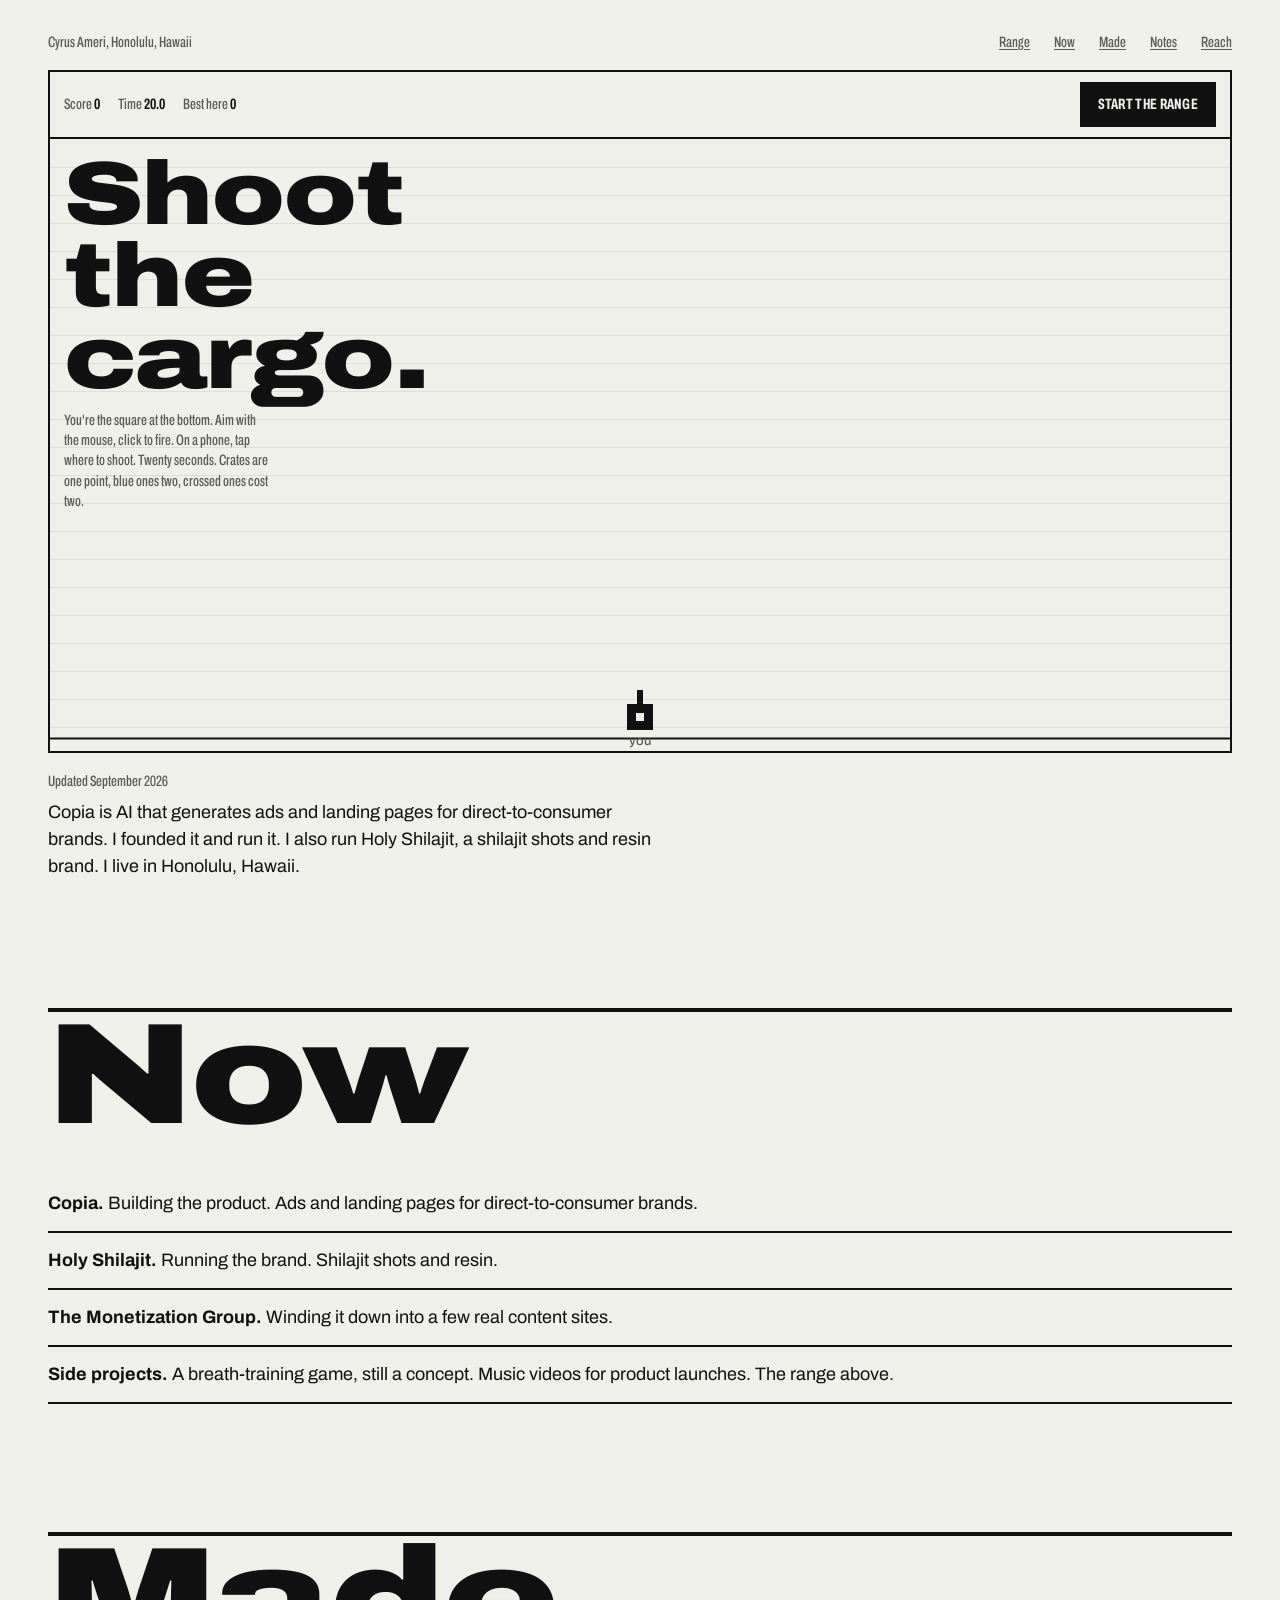
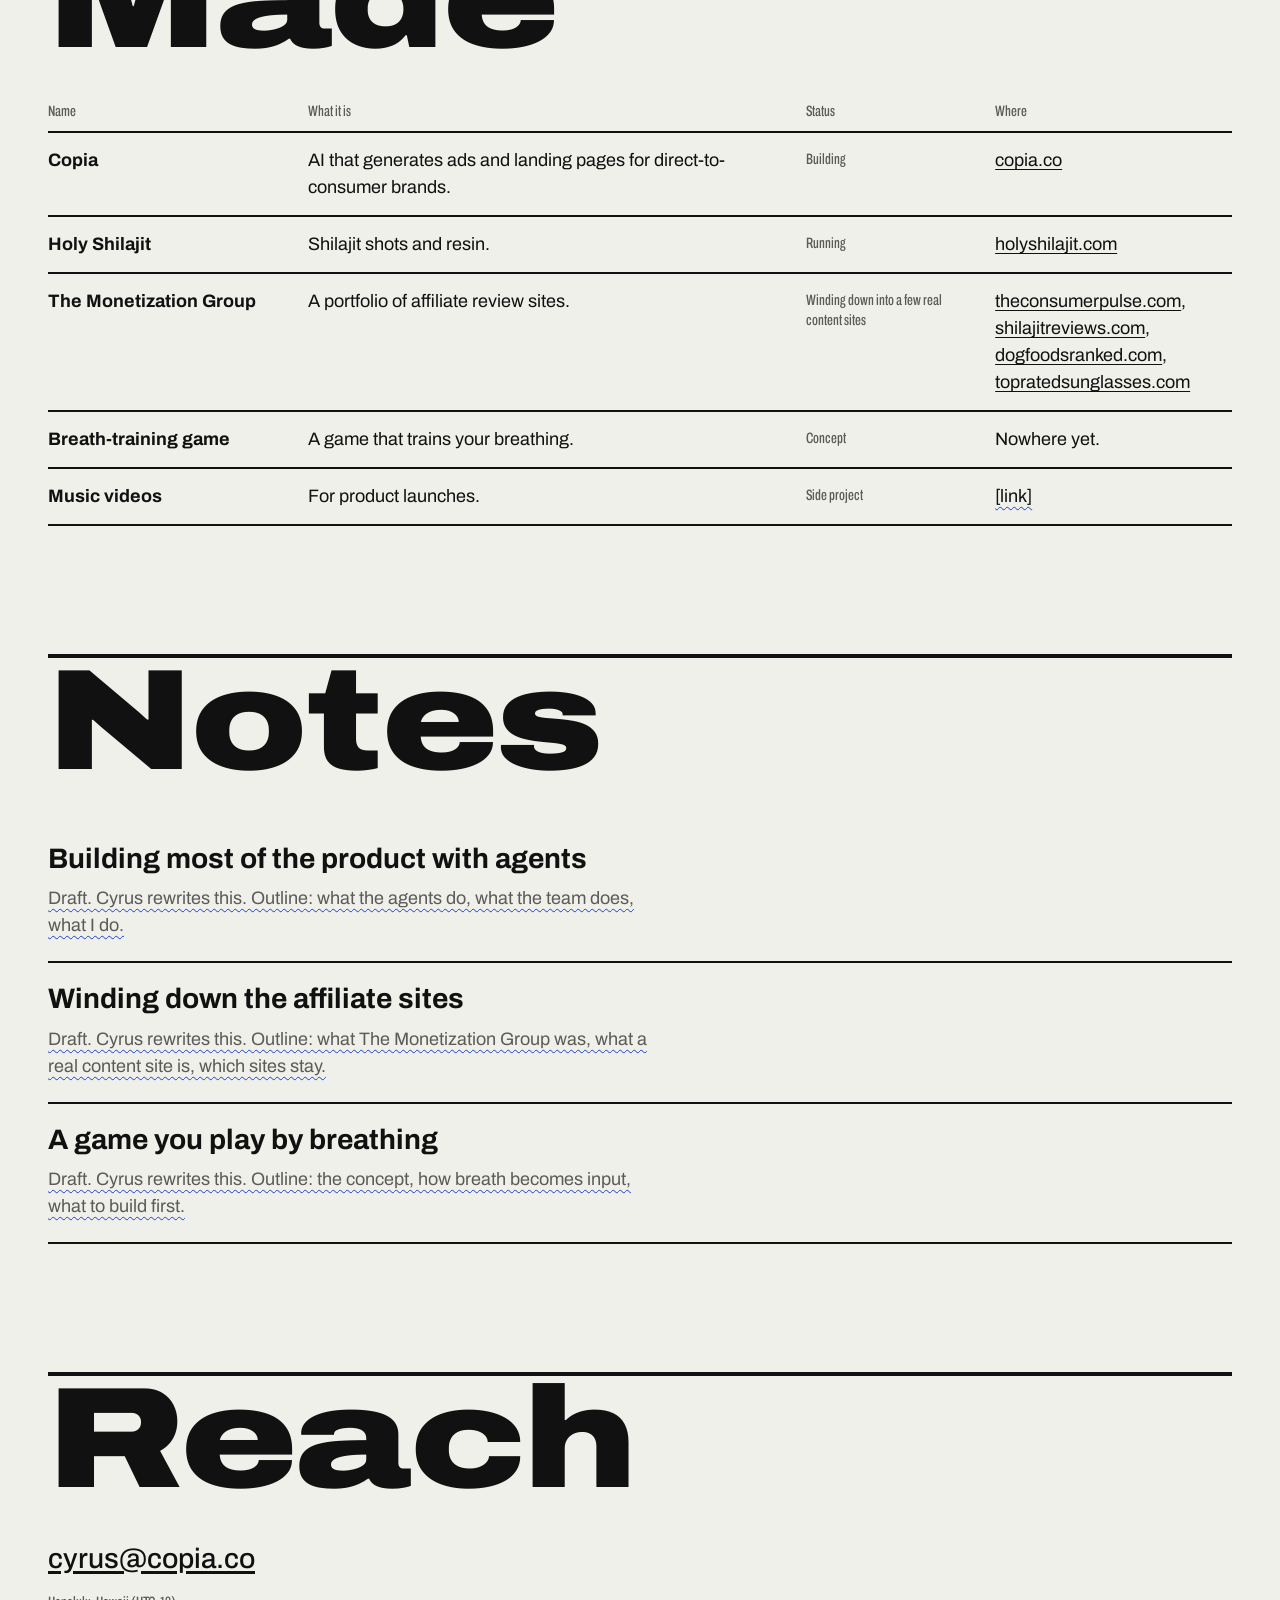
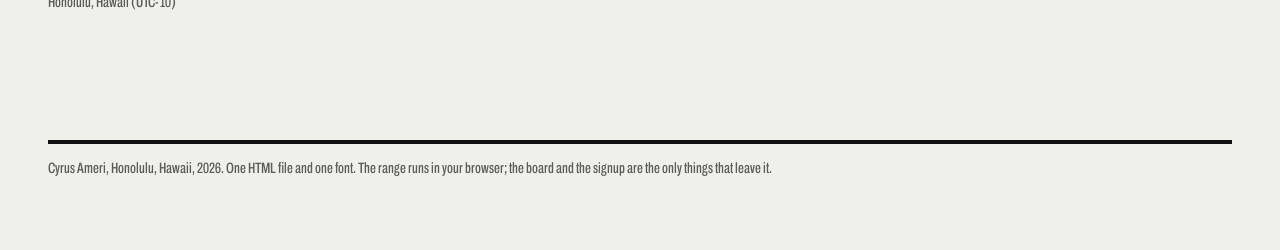
==== commit c69c99c4: "The range is the hero: stationed shooter, aim and fire from your square; name and headline moved dow" ====
--- a/index.html
+++ b/index.html
@@ -119,8 +119,6 @@
   outline-offset: 3px;
 }
 
-/* The one mark for anything not written yet. */
-
 .todo {
   text-decoration-line: underline;
   text-decoration-style: wavy;
@@ -129,8 +127,6 @@
   text-underline-offset: 0.2em;
   text-decoration-skip-ink: none;
 }
-
-/* Buttons and inputs are set like the rest of the sheet: no radius, no shadow. */
 
 button, .btn {
   font: inherit;
@@ -145,10 +141,7 @@
   padding: 10px 16px;
   cursor: pointer;
 }
-button.quiet {
-  color: var(--carbon);
-  background: transparent;
-}
+button.quiet { color: var(--carbon); background: transparent; }
 button:hover { background: var(--pen); border-color: var(--pen); color: var(--concrete); }
 button:disabled { opacity: 0.4; cursor: default; }
 
@@ -176,37 +169,21 @@
   column-gap: 32px;
   row-gap: 6px;
 }
-.topline nav {
-  display: flex;
-  flex-wrap: wrap;
-  column-gap: 24px;
-  row-gap: 6px;
-}
+.topline nav { display: flex; flex-wrap: wrap; column-gap: 24px; row-gap: 6px; }
 
 /* Rules. Each big word hangs from one. */
 
-.masthead, section, footer {
+section, footer {
   border-top: 4px solid var(--carbon);
-}
-.masthead { margin-top: 24px; }
-section, footer {
   margin-top: clamp(72px, 10vw, 144px);
   scroll-margin-top: 16px;
 }
-section > .display + * {
-  margin-top: clamp(24px, 3vw, 40px);
-}
-
-/* Name block */
-
-.stamp { margin-top: clamp(32px, 4vw, 56px); }
-.stamp + .lede { margin-top: 10px; }
-.who { margin-top: 24px; }
-
-/* The range: a strip of the sheet where cargo drifts past. Click it. */
+section > .display + * { margin-top: clamp(24px, 3vw, 40px); }
+
+/* The range is the hero. The player stands at the bottom, aims, fires. */
 
 .range {
-  margin-top: clamp(28px, 4vw, 48px);
+  margin-top: 18px;
   border: 2px solid var(--carbon);
   position: relative;
 }
@@ -219,37 +196,33 @@
   padding: 10px 14px;
   border-bottom: 2px solid var(--carbon);
 }
-.range-bar .readout {
-  display: flex;
-  gap: 18px;
-  font-variant-numeric: tabular-nums;
-}
+.range-bar .readout { display: flex; gap: 18px; font-variant-numeric: tabular-nums; }
 .range-bar .readout b { color: var(--carbon); font-weight: 700; }
 .field-wrap { position: relative; background: var(--concrete); }
 #field {
   display: block;
   width: 100%;
-  height: clamp(240px, 42vw, 420px);
+  height: clamp(320px, 68vh, 720px);
   cursor: crosshair;
-  touch-action: manipulation;
+  touch-action: none;
   user-select: none;
   -webkit-user-select: none;
 }
 .field-note {
   position: absolute;
   left: 14px;
-  bottom: 12px;
+  top: 14px;
   pointer-events: none;
+  max-width: 34ch;
 }
 .field-note .display-sm {
   font-stretch: 125%;
   font-weight: 900;
-  font-size: clamp(28px, 5vw, 56px);
-  line-height: 0.95;
+  font-size: clamp(34px, 7vw, 96px);
+  line-height: 0.92;
   letter-spacing: -0.01em;
 }
-
-/* After the round: the sheet folds over the field. */
+.field-note .meta { margin-top: 10px; max-width: 34ch; }
 
 .fold {
   position: absolute;
@@ -272,8 +245,6 @@
 .fold .actions { display: flex; gap: 10px; flex-wrap: wrap; align-items: center; }
 .fold .done { font-weight: 500; }
 
-/* Board */
-
 .board { list-style: none; padding: 0; counter-reset: rank; }
 .board li {
   display: grid;
@@ -291,46 +262,22 @@
 .board-wrap { margin-top: 18px; }
 .board-wrap .meta { margin-bottom: 6px; }
 
+.under { margin-top: 18px; display: grid; gap: 8px; }
+
 /* Now */
-
 .ledger { list-style: none; padding: 0; }
 .ledger li { padding: 14px 0; border-bottom: 2px solid var(--carbon); }
 
 /* Made */
-
 .made { width: 100%; border-collapse: collapse; table-layout: fixed; }
-.made th, .made td {
-  text-align: left;
-  vertical-align: top;
-  border-bottom: 2px solid var(--carbon);
-  padding: 14px 24px 14px 0;
-}
-.made th {
-  font-stretch: 62%;
-  font-weight: 500;
-  font-size: 15px;
-  line-height: 1.35;
-  color: var(--ash);
-  vertical-align: bottom;
-  padding: 0 24px 10px 0;
-}
+.made th, .made td { text-align: left; vertical-align: top; border-bottom: 2px solid var(--carbon); padding: 14px 24px 14px 0; }
+.made th { font-stretch: 62%; font-weight: 500; font-size: 15px; line-height: 1.35; color: var(--ash); vertical-align: bottom; padding: 0 24px 10px 0; }
 .made th:last-child, .made td:last-child { padding-right: 0; }
 .made .name { font-weight: 700; }
-.made .status {
-  font-stretch: 62%;
-  font-weight: 500;
-  font-size: 15px;
-  line-height: 1.35;
-  color: var(--ash);
-  padding-top: 16px;
-}
+.made .status { font-stretch: 62%; font-weight: 500; font-size: 15px; line-height: 1.35; color: var(--ash); padding-top: 16px; }
 .made .where { overflow-wrap: anywhere; }
-
 @media (max-width: 719.98px) {
-  .made thead {
-    position: absolute; width: 1px; height: 1px; margin: -1px; padding: 0; border: 0;
-    overflow: hidden; clip: rect(0 0 0 0); clip-path: inset(50%); white-space: nowrap;
-  }
+  .made thead { position: absolute; width: 1px; height: 1px; margin: -1px; padding: 0; border: 0; overflow: hidden; clip: rect(0 0 0 0); clip-path: inset(50%); white-space: nowrap; }
   .made, .made tbody, .made tr, .made td { display: block; }
   .made tr { padding: 14px 0; border-bottom: 2px solid var(--carbon); }
   .made td { padding: 0; border: 0; }
@@ -339,20 +286,11 @@
 }
 
 /* Notes */
-
 .note { padding: 18px 0 22px; border-bottom: 2px solid var(--carbon); }
-.note h3 {
-  font-stretch: 100%;
-  font-weight: 700;
-  font-size: clamp(22px, 2.2vw, 30px);
-  line-height: 1.3;
-  max-width: 26em;
-  text-wrap: balance;
-}
+.note h3 { font-stretch: 100%; font-weight: 700; font-size: clamp(22px, 2.2vw, 30px); line-height: 1.3; max-width: 26em; text-wrap: balance; }
 .stub { margin-top: 8px; max-width: 62ch; color: var(--ash); }
 
 /* Reach */
-
 .contact { overflow-wrap: anywhere; }
 .contact a { text-decoration-thickness: 3px; text-underline-offset: 0.12em; }
 .contact + .meta { margin-top: 14px; }
@@ -374,58 +312,55 @@
     </nav>
   </header>
 
-  <div class="masthead">
-    <h1 class="display">Cyrus Ameri</h1>
-    <p class="meta stamp">Updated September 2026</p>
-    <p class="lede">Building Copia. Most of it myself, with AI agents and a small team.</p>
-
-    <div class="range" id="range" aria-label="The range: a twenty-second shooting game">
-      <div class="range-bar meta">
-        <div class="readout" aria-live="polite">
-          <span>Score <b id="score">0</b></span>
-          <span>Time <b id="clock">20.0</b></span>
-          <span>Best here <b id="best">0</b></span>
+  <div class="range" id="range" aria-label="The range: a twenty-second shooting game">
+    <div class="range-bar meta">
+      <div class="readout" aria-live="polite">
+        <span>Score <b id="score">0</b></span>
+        <span>Time <b id="clock">20.0</b></span>
+        <span>Best here <b id="best">0</b></span>
+      </div>
+      <button id="start" type="button">Start the range</button>
+    </div>
+    <div class="field-wrap">
+      <canvas id="field" aria-label="You stand at the bottom of the field. Aim with the mouse and click to fire at the cargo drifting above. Crossed-out cargo costs points."></canvas>
+      <div class="field-note" id="fieldNote">
+        <p class="display-sm">Shoot the cargo.</p>
+        <p class="meta">You're the square at the bottom. Aim with the mouse, click to fire. On a phone, tap where to shoot. Twenty seconds. Crates are one point, blue ones two, crossed ones cost two.</p>
+      </div>
+      <div class="fold" id="fold" hidden>
+        <div>
+          <p class="meta">Range closed</p>
+          <p class="score-line"><span id="finalScore">0</span> points</p>
+          <p class="meta" id="rankLine"></p>
+          <form id="signup" novalidate>
+            <p class="offer body">Put your name on the board. You'll get one email a month from me: the best insights and indulgences from what I'm building. Sent from cyrus@copia.co, unsubscribe any time.</p>
+            <label><span class="meta">Username (goes on the board)</span><input name="username" maxlength="16" autocomplete="nickname" required placeholder="handle"></label>
+            <label><span class="meta">Real name</span><input name="realname" maxlength="60" autocomplete="name" placeholder="optional"></label>
+            <label><span class="meta">Email</span><input name="email" type="email" autocomplete="email" required placeholder="you@example.com"></label>
+            <div class="actions">
+              <button type="submit" id="submitBtn">Add me to the board</button>
+              <button type="button" class="quiet" id="again">Shoot again</button>
+              <span class="meta" id="formNote"></span>
+            </div>
+          </form>
+          <p class="done" id="done" hidden></p>
         </div>
-        <button id="start" type="button">Start the range</button>
-      </div>
-      <div class="field-wrap">
-        <canvas id="field" aria-label="Cargo drifts across the field. Click or tap it before it leaves. Crossed-out cargo costs points."></canvas>
-        <div class="field-note" id="fieldNote">
-          <p class="display-sm">Shoot the cargo.</p>
-          <p class="meta">Twenty seconds. Crates are one point, crossed crates cost two. Fast ones pay double.</p>
-        </div>
-        <div class="fold" id="fold" hidden>
-          <div>
-            <p class="meta">Range closed</p>
-            <p class="score-line"><span id="finalScore">0</span> points</p>
-            <p class="meta" id="rankLine"></p>
-            <form id="signup" novalidate>
-              <p class="offer body">Put your name on the board. You'll get one email a month from me: the best insights and indulgences from what I'm building. Sent from cyrus@copia.co, unsubscribe any time.</p>
-              <label><span class="meta">Username (goes on the board)</span><input name="username" maxlength="16" autocomplete="nickname" required placeholder="handle"></label>
-              <label><span class="meta">Real name</span><input name="realname" maxlength="60" autocomplete="name" placeholder="optional"></label>
-              <label><span class="meta">Email</span><input name="email" type="email" autocomplete="email" required placeholder="you@example.com"></label>
-              <div class="actions">
-                <button type="submit" id="submitBtn">Add me to the board</button>
-                <button type="button" class="quiet" id="again">Shoot again</button>
-                <span class="meta" id="formNote"></span>
-              </div>
-            </form>
-            <p class="done" id="done" hidden></p>
-          </div>
-          <div class="board-wrap">
-            <p class="meta" id="boardTitle">Board</p>
-            <ol class="board" id="board"></ol>
-          </div>
+        <div class="board-wrap">
+          <p class="meta" id="boardTitle">Board</p>
+          <ol class="board" id="board"></ol>
         </div>
       </div>
     </div>
-
-    <div class="board-wrap" id="restBoardWrap" hidden>
-      <p class="meta">Board, top ten</p>
-      <ol class="board" id="restBoard"></ol>
-    </div>
-
-    <p class="body who">Copia is AI that generates ads and landing pages for direct-to-consumer brands. I founded it and run it. I also run Holy Shilajit, a shilajit shots and resin brand. I live in Honolulu, Hawaii.</p>
+  </div>
+
+  <div class="under">
+    <p class="meta">Updated September 2026</p>
+    <p class="body">Copia is AI that generates ads and landing pages for direct-to-consumer brands. I founded it and run it. I also run Holy Shilajit, a shilajit shots and resin brand. I live in Honolulu, Hawaii.</p>
+  </div>
+
+  <div class="board-wrap" id="restBoardWrap" hidden>
+    <p class="meta">Board, top ten</p>
+    <ol class="board" id="restBoard"></ol>
   </div>
 
   <section id="now" aria-labelledby="now-heading">
@@ -529,7 +464,7 @@
     boardKey: ''            // apikey header for the board endpoint, if any
   };
 
-  var ROUND = 20;
+  var ROUND = 20, BULLET_SPEED = 820, FIRE_GAP = 130;
   var canvas = document.getElementById('field');
   var ctx = canvas.getContext('2d');
   var scoreEl = document.getElementById('score'), clockEl = document.getElementById('clock'), bestEl = document.getElementById('best');
@@ -538,9 +473,11 @@
   var form = document.getElementById('signup'), formNote = document.getElementById('formNote'), done = document.getElementById('done'), again = document.getElementById('again'), submitBtn = document.getElementById('submitBtn');
   var boardEl = document.getElementById('board'), boardTitle = document.getElementById('boardTitle'), restBoard = document.getElementById('restBoard'), restWrap = document.getElementById('restBoardWrap');
   var reduce = window.matchMedia && window.matchMedia('(prefers-reduced-motion: reduce)').matches;
-
-  var state = { running: false, score: 0, t0: 0, left: ROUND, crates: [], hits: [], lastSpawn: 0, w: 0, h: 0, dpr: 1, raf: 0 };
   var colors = { ink: '#111111', ground: '#F0F0EB', ash: '#5B5B57', pen: '#1E40C8' };
+
+  var state = { running: false, score: 0, t0: 0, last: 0, left: ROUND, crates: [], bullets: [], hits: [], lastSpawn: 0, lastShot: 0, w: 0, h: 0, dpr: 1, raf: 0,
+    player: { x: 0, y: 0, angle: -Math.PI / 2, size: 26, recoil: 0 }, aim: { x: 0, y: 0, has: false } };
+  window.__range = state;
 
   function size() {
     var r = canvas.getBoundingClientRect();
@@ -548,7 +485,8 @@
     state.w = Math.max(1, Math.round(r.width)); state.h = Math.max(1, Math.round(r.height));
     canvas.width = state.w * state.dpr; canvas.height = state.h * state.dpr;
     ctx.setTransform(state.dpr, 0, 0, state.dpr, 0, 0);
-    draw();
+    state.player.x = state.w / 2; state.player.y = state.h - 34;
+    draw(performance.now());
   }
   window.addEventListener('resize', size);
 
@@ -558,33 +496,73 @@
 
   function spawn(now) {
     var fast = Math.random() < 0.22, decoy = !fast && Math.random() < 0.25;
-    var s = fast ? 16 + Math.random() * 8 : 26 + Math.random() * 22;
-    var speed = (fast ? 260 : 110 + Math.random() * 90) * (reduce ? 0.6 : 1);
+    var s = fast ? 18 + Math.random() * 8 : 28 + Math.random() * 22;
+    var speed = (fast ? 240 : 100 + Math.random() * 90) * (reduce ? 0.6 : 1);
     var dir = Math.random() < 0.5 ? 1 : -1;
-    state.crates.push({ x: dir === 1 ? -s : state.w + s, y: 24 + Math.random() * (state.h - s - 60), s: s, vx: speed * dir, vy: (Math.random() - 0.5) * 30, fast: fast, decoy: decoy, born: now });
-  }
+    var top = 24, bottom = Math.max(top + 40, state.h * 0.62);
+    state.crates.push({ x: dir === 1 ? -s : state.w + s, y: top + Math.random() * (bottom - top), s: s, vx: speed * dir, vy: (Math.random() - 0.5) * 24, fast: fast, decoy: decoy, born: now });
+  }
+
+  function aimAt(clientX, clientY) {
+    var r = canvas.getBoundingClientRect();
+    state.aim.x = clientX - r.left; state.aim.y = clientY - r.top; state.aim.has = true;
+    state.player.angle = Math.atan2(state.aim.y - state.player.y, state.aim.x - state.player.x);
+  }
+
+  function fire(now) {
+    if (!state.running || now - state.lastShot < FIRE_GAP) return;
+    state.lastShot = now; state.player.recoil = 1;
+    var a = state.player.angle, p = state.player;
+    state.bullets.push({ x: p.x + Math.cos(a) * 22, y: p.y + Math.sin(a) * 22, vx: Math.cos(a) * BULLET_SPEED, vy: Math.sin(a) * BULLET_SPEED, born: now });
+    if (state.bullets.length > 14) state.bullets.shift();
+  }
+
+  canvas.addEventListener('mousemove', function (ev) { aimAt(ev.clientX, ev.clientY); if (!state.running) draw(performance.now()); });
+  canvas.addEventListener('mousedown', function (ev) { ev.preventDefault(); aimAt(ev.clientX, ev.clientY); fire(performance.now()); });
+  canvas.addEventListener('touchstart', function (ev) { ev.preventDefault(); var t = ev.touches[0]; aimAt(t.clientX, t.clientY); fire(performance.now()); }, { passive: false });
+  canvas.addEventListener('touchmove', function (ev) { ev.preventDefault(); var t = ev.touches[0]; aimAt(t.clientX, t.clientY); }, { passive: false });
 
   function step(now) {
     if (!state.running) return;
     var dt = Math.min(0.05, (now - state.last) / 1000); state.last = now;
     state.left = Math.max(0, ROUND - (now - state.t0) / 1000);
     clockEl.textContent = state.left.toFixed(1);
-    var interval = 520 - Math.min(300, (ROUND - state.left) * 14);
-    if (now - state.lastSpawn > interval && state.crates.length < 9) { spawn(now); state.lastSpawn = now; }
+    var interval = 480 - Math.min(280, (ROUND - state.left) * 14);
+    if (now - state.lastSpawn > interval && state.crates.length < 10) { spawn(now); state.lastSpawn = now; }
     state.crates.forEach(function (c) { c.x += c.vx * dt; c.y += c.vy * dt; });
     state.crates = state.crates.filter(function (c) { return c.x > -80 && c.x < state.w + 80; });
-    state.hits = state.hits.filter(function (h) { return now - h.t < 350; });
+    state.bullets.forEach(function (b) { b.x += b.vx * dt; b.y += b.vy * dt; });
+    state.bullets = state.bullets.filter(function (b) { return b.x > -10 && b.x < state.w + 10 && b.y > -10 && b.y < state.h + 10; });
+    // bullet vs crate
+    for (var i = state.bullets.length - 1; i >= 0; i--) {
+      var b = state.bullets[i], hit = false;
+      for (var j = state.crates.length - 1; j >= 0; j--) {
+        var c = state.crates[j], half = c.s / 2 + 3;
+        if (b.x >= c.x - half && b.x <= c.x + half && b.y >= c.y - half && b.y <= c.y + half) {
+          var delta = c.decoy ? -2 : (c.fast ? 2 : 1);
+          state.score = Math.max(0, state.score + delta);
+          state.hits.push({ x: c.x, y: c.y, t: now, bad: c.decoy, label: (delta > 0 ? '+' : '') + delta });
+          state.crates.splice(j, 1); hit = true; break;
+        }
+      }
+      if (hit) state.bullets.splice(i, 1);
+    }
+    scoreEl.textContent = state.score;
+    state.player.recoil = Math.max(0, state.player.recoil - dt * 8);
+    state.hits = state.hits.filter(function (h) { return now - h.t < 380; });
     draw(now);
     if (state.left <= 0) { end(); return; }
     state.raf = requestAnimationFrame(step);
   }
 
   function draw(now) {
-    now = now || 0;
     ctx.clearRect(0, 0, state.w, state.h);
-    // faint manifest rules across the field
     ctx.strokeStyle = 'rgba(17,17,17,0.08)'; ctx.lineWidth = 1;
     for (var y = 28; y < state.h; y += 28) { ctx.beginPath(); ctx.moveTo(0, y + 0.5); ctx.lineTo(state.w, y + 0.5); ctx.stroke(); }
+    // the line the player stands on
+    ctx.strokeStyle = colors.ink; ctx.lineWidth = 2;
+    ctx.beginPath(); ctx.moveTo(0, state.h - 12.5); ctx.lineTo(state.w, state.h - 12.5); ctx.stroke();
+    // cargo
     state.crates.forEach(function (c) {
       ctx.fillStyle = c.fast ? colors.pen : colors.ink;
       ctx.fillRect(c.x - c.s / 2, c.y - c.s / 2, c.s, c.s);
@@ -594,40 +572,39 @@
         ctx.moveTo(c.x + c.s / 2 - 5, c.y - c.s / 2 + 5); ctx.lineTo(c.x - c.s / 2 + 5, c.y + c.s / 2 - 5); ctx.stroke();
       }
     });
+    // bullets
+    ctx.fillStyle = colors.pen;
+    state.bullets.forEach(function (b) { ctx.beginPath(); ctx.arc(b.x, b.y, 3.5, 0, Math.PI * 2); ctx.fill(); });
+    // hit marks
     state.hits.forEach(function (h) {
-      var a = 1 - (now - h.t) / 350;
+      var a = 1 - (now - h.t) / 380, r = 8 + (1 - a) * 30;
       ctx.strokeStyle = h.bad ? 'rgba(91,91,87,' + a + ')' : 'rgba(30,64,200,' + a + ')'; ctx.lineWidth = 2;
-      var r = 10 + (1 - a) * 26;
       ctx.beginPath(); ctx.arc(h.x, h.y, r, 0, Math.PI * 2); ctx.stroke();
       ctx.fillStyle = h.bad ? colors.ash : colors.pen; ctx.font = '700 15px Archivo, Helvetica, Arial, sans-serif'; ctx.fillText(h.label, h.x + r + 4, h.y - 4);
     });
-  }
-
-  function shoot(ev) {
-    if (!state.running) return;
-    ev.preventDefault();
-    var r = canvas.getBoundingClientRect();
-    var p = ev.touches ? ev.touches[0] : ev;
-    var x = p.clientX - r.left, y = p.clientY - r.top, now = performance.now();
-    for (var i = state.crates.length - 1; i >= 0; i--) {
-      var c = state.crates[i], pad = 6;
-      if (x >= c.x - c.s / 2 - pad && x <= c.x + c.s / 2 + pad && y >= c.y - c.s / 2 - pad && y <= c.y + c.s / 2 + pad) {
-        var delta = c.decoy ? -2 : (c.fast ? 2 : 1);
-        state.score = Math.max(0, state.score + delta);
-        state.hits.push({ x: x, y: y, t: now, bad: c.decoy, label: (delta > 0 ? '+' : '') + delta });
-        state.crates.splice(i, 1);
-        scoreEl.textContent = state.score;
-        return;
-      }
+    // the player: a square that stands on the line, with a barrel that follows the aim
+    var p = state.player, s = p.size, kick = p.recoil * 4;
+    ctx.save();
+    ctx.translate(p.x, p.y);
+    ctx.fillStyle = colors.ink;
+    ctx.fillRect(-s / 2, -s / 2, s, s);
+    ctx.fillStyle = colors.ground; ctx.fillRect(-4, -4, 8, 8);
+    ctx.rotate(p.angle);
+    ctx.fillStyle = colors.ink; ctx.fillRect(s / 2 - 6 - kick, -3, 20, 6);
+    ctx.restore();
+    ctx.fillStyle = colors.ash; ctx.font = '500 13px Archivo, Helvetica, Arial, sans-serif'; ctx.textAlign = 'center'; ctx.fillText('you', p.x, p.y + s / 2 + 15); ctx.textAlign = 'start';
+    // aim reticle
+    if (state.aim.has && state.running) {
+      ctx.strokeStyle = colors.pen; ctx.lineWidth = 1.5;
+      ctx.beginPath(); ctx.arc(state.aim.x, state.aim.y, 9, 0, Math.PI * 2); ctx.stroke();
+      ctx.beginPath(); ctx.moveTo(state.aim.x - 14, state.aim.y); ctx.lineTo(state.aim.x - 4, state.aim.y); ctx.moveTo(state.aim.x + 4, state.aim.y); ctx.lineTo(state.aim.x + 14, state.aim.y);
+      ctx.moveTo(state.aim.x, state.aim.y - 14); ctx.lineTo(state.aim.x, state.aim.y - 4); ctx.moveTo(state.aim.x, state.aim.y + 4); ctx.lineTo(state.aim.x, state.aim.y + 14); ctx.stroke();
     }
-    state.hits.push({ x: x, y: y, t: now, bad: true, label: '' });
-  }
-  canvas.addEventListener('mousedown', shoot);
-  canvas.addEventListener('touchstart', shoot, { passive: false });
+  }
 
   function start() {
     fold.hidden = true; note.hidden = true; done.hidden = true; form.hidden = false; formNote.textContent = '';
-    state.running = true; state.score = 0; state.crates = []; state.hits = []; state.t0 = performance.now(); state.last = state.t0; state.lastSpawn = 0; state.left = ROUND;
+    state.running = true; state.score = 0; state.crates = []; state.bullets = []; state.hits = []; state.t0 = performance.now(); state.last = state.t0; state.lastSpawn = 0; state.lastShot = 0; state.left = ROUND;
     scoreEl.textContent = '0'; clockEl.textContent = ROUND.toFixed(1); startBtn.disabled = true; startBtn.textContent = 'Live';
     size(); state.raf = requestAnimationFrame(step);
   }
@@ -658,7 +635,7 @@
         li.appendChild(n); li.appendChild(document.createElement('span')); li.appendChild(p); el.appendChild(li);
       });
       if (titleEl) titleEl.textContent = remote ? 'Board, top ten' : 'Board (this browser; the shared board is being wired up)';
-      if (fold.hidden === false) rankLine.textContent = 'That puts you at #' + rankOf(merged.concat([]), state.score) + ' on this board.';
+      if (fold.hidden === false) rankLine.textContent = 'That puts you at #' + rankOf(merged, state.score) + ' on this board.';
       if (el === boardEl && merged.length) { restWrap.hidden = false; renderRest(merged); }
     });
   }
